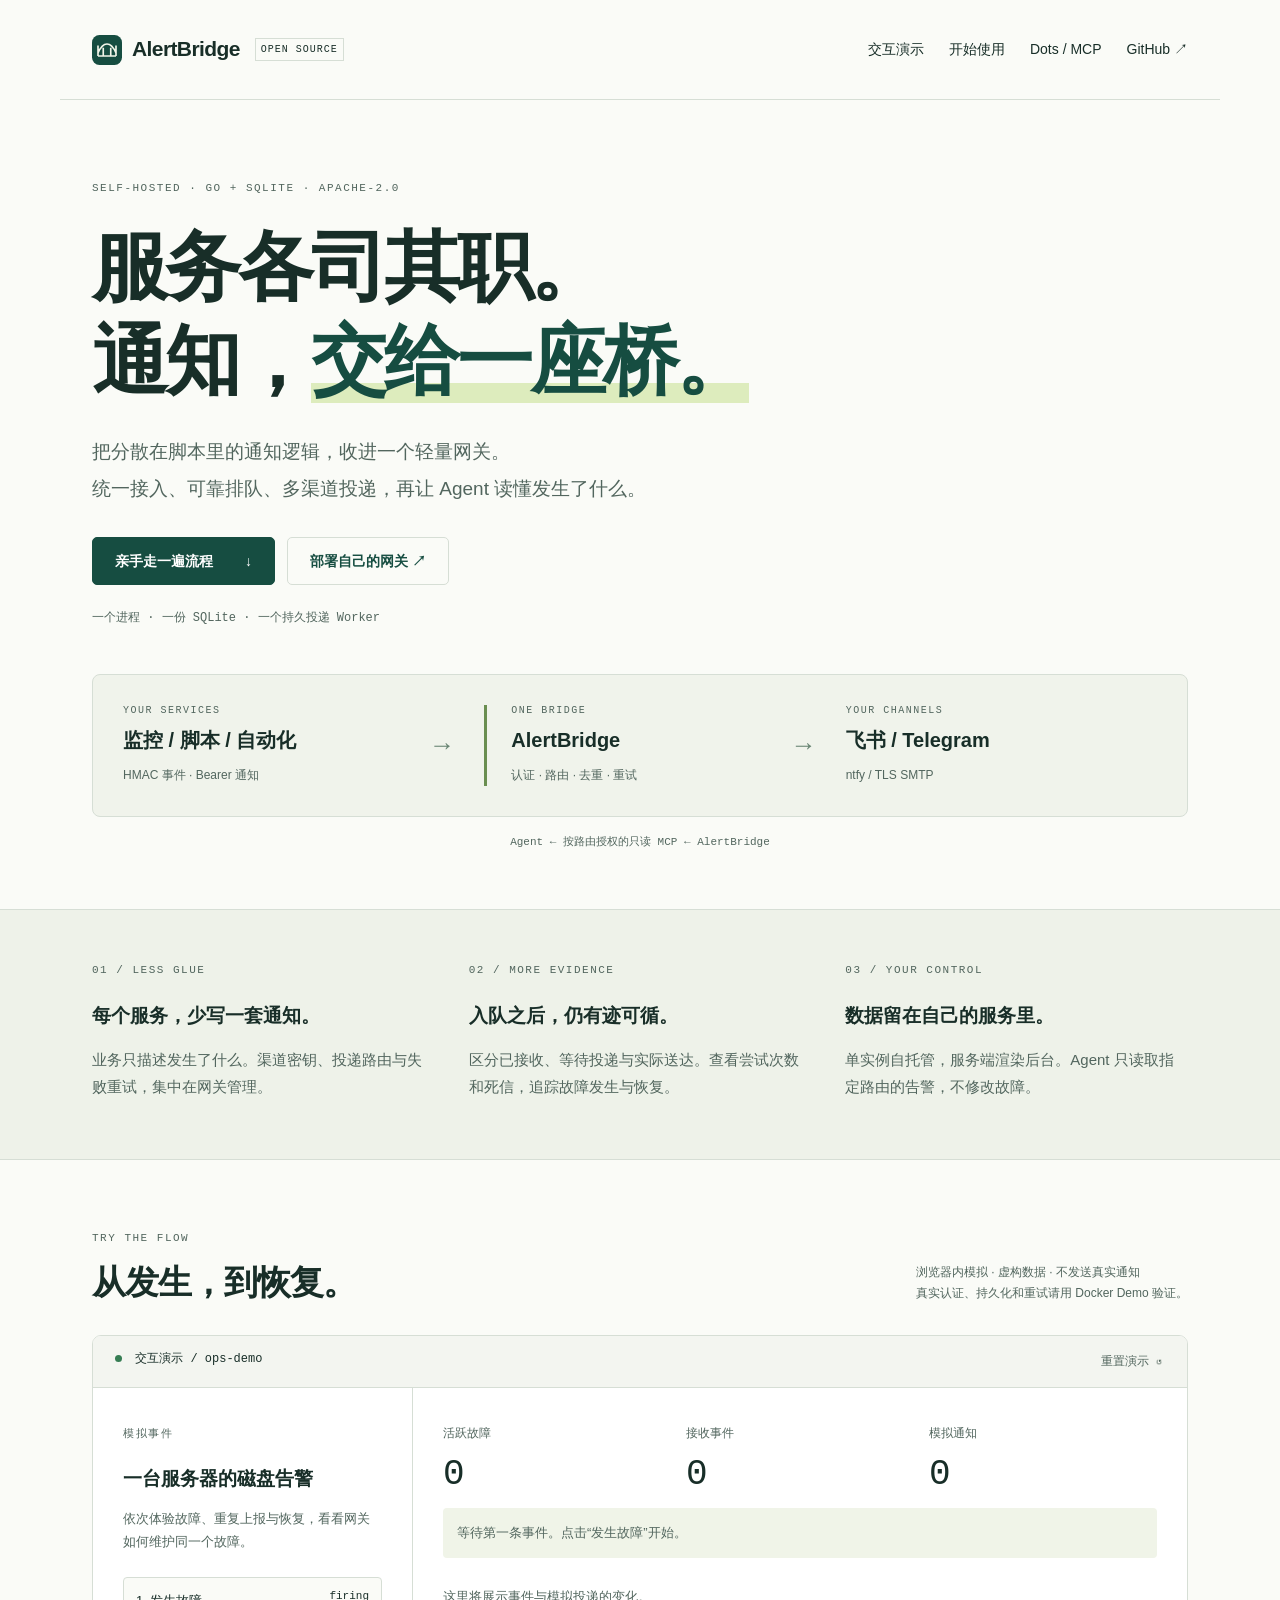
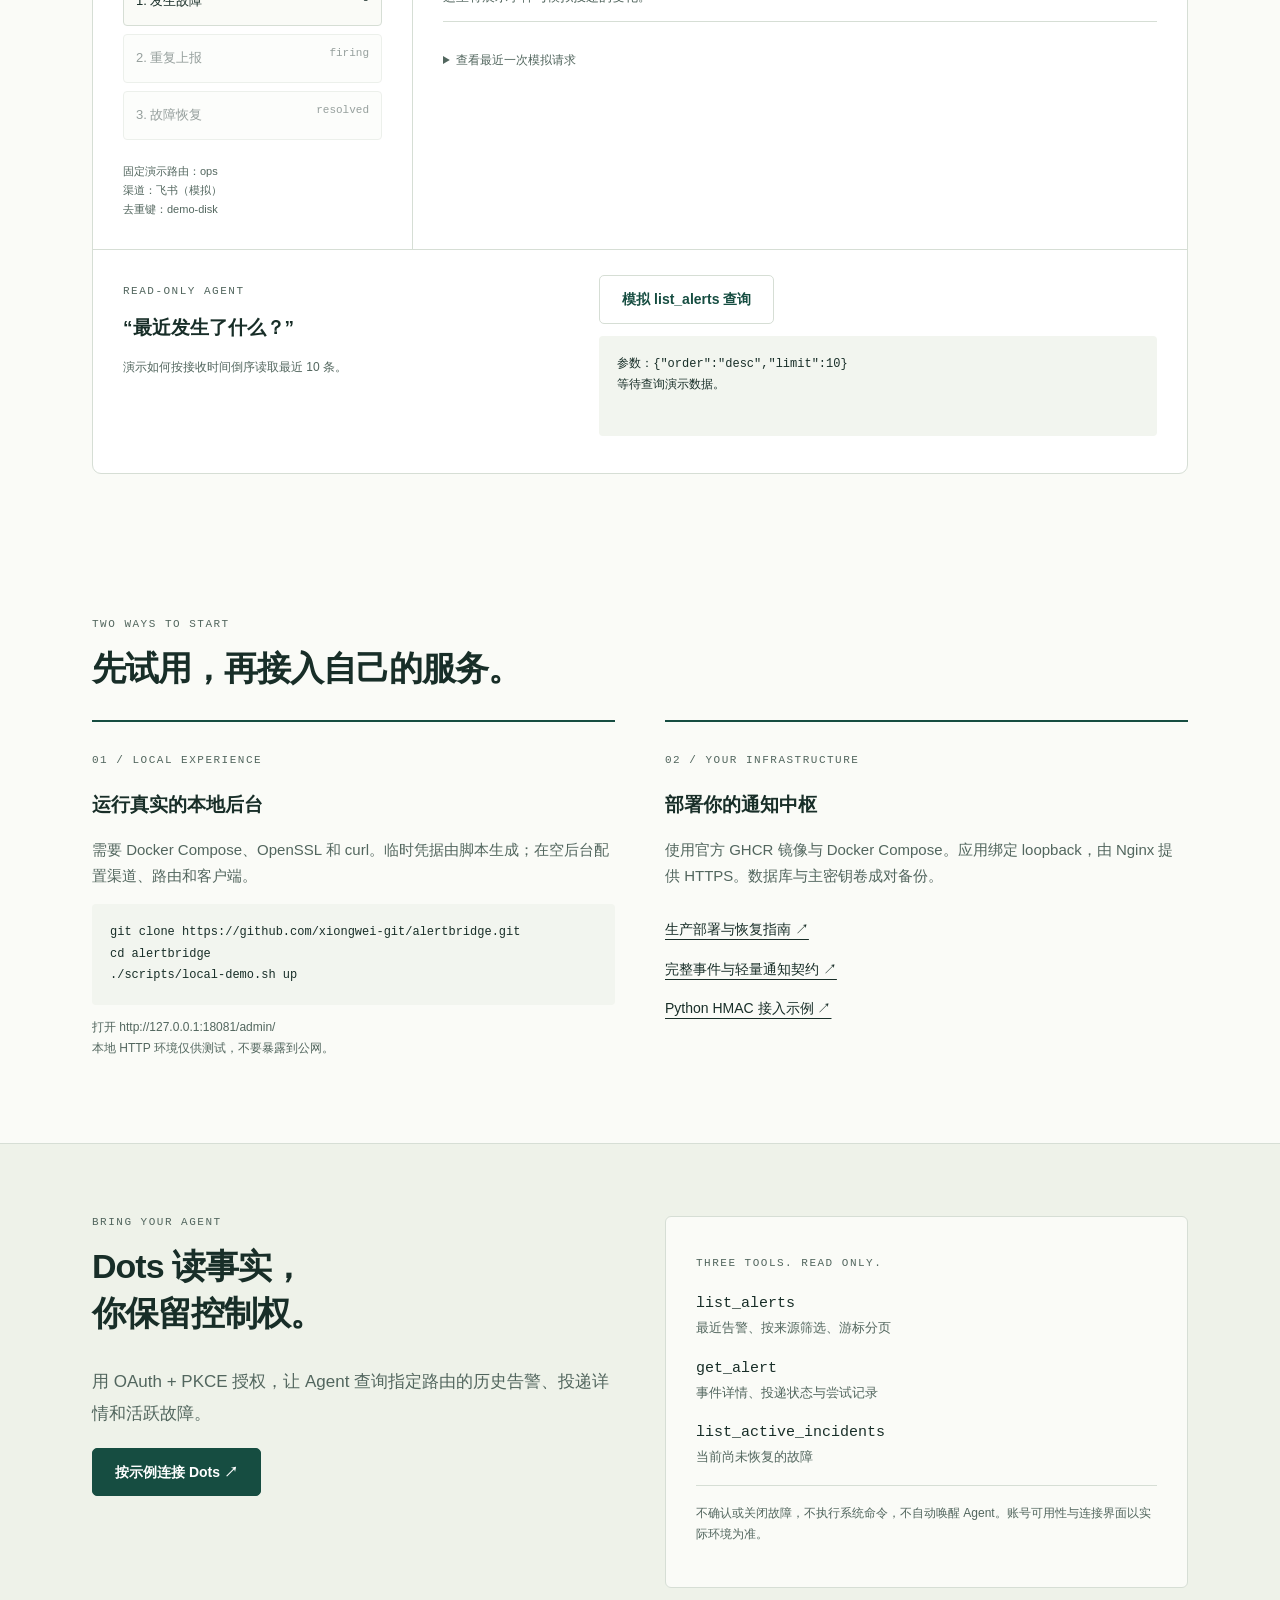
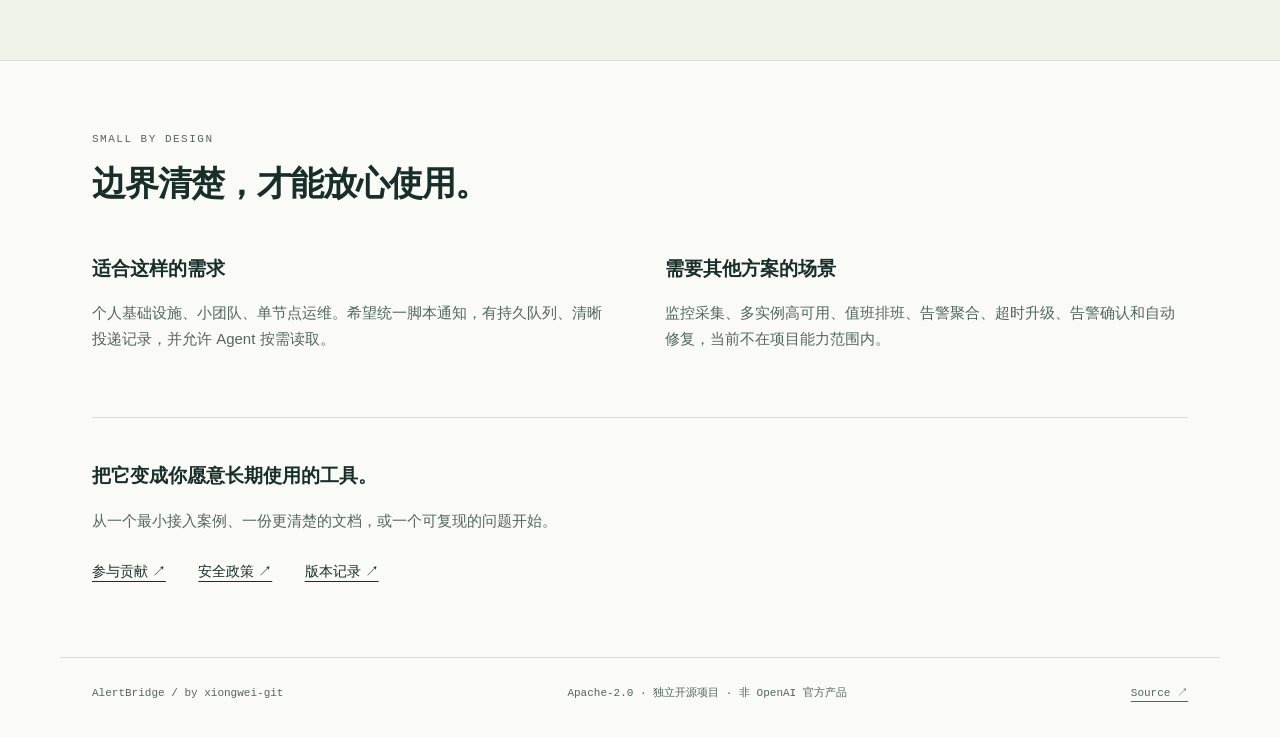
==== site/index.html @ 69379edc "docs: build open source showcase and isolated interactive demo" ====
<!doctype html>
<html lang="zh-CN">
<head>
<meta charset="utf-8">
<meta name="viewport" content="width=device-width,initial-scale=1">
<meta name="description" content="AlertBridge：轻量自托管通知网关，让服务统一发出消息，让 Agent 安全读取告警。">
<title>AlertBridge — 把通知接起来</title>
<link rel="icon" href="mark.svg" type="image/svg+xml">
<link rel="stylesheet" href="style.css">
<script src="demo.js" defer>
</script>
</head>
<body>
<a class="skip" href="#main">跳到正文</a>
<header class="wrap nav">
<a class="brand" href="./">
<img src="mark.svg" alt="" width="30" height="30">AlertBridge<span class="tag">OPEN SOURCE</span>
</a>
<nav aria-label="主导航">
<a href="#demo">交互演示</a>
<a href="#start">开始使用</a>
<a href="#agents">Dots / MCP</a>
<a href="https://github.com/xiongwei-git/alertbridge">GitHub ↗</a>
</nav>
</header>
<main id="main">
<section class="wrap hero">
<div class="eyebrow">SELF-HOSTED · GO + SQLITE · APACHE-2.0</div>
<h1>服务各司其职。<br>通知，<em>交给一座桥。</em>
</h1>
<p class="intro">把分散在脚本里的通知逻辑，收进一个轻量网关。<br>统一接入、可靠排队、多渠道投递，再让 Agent 读懂发生了什么。</p>
<div class="actions">
<a class="button" href="#demo">亲手走一遍流程 <span>↓</span>
</a>
<a class="button secondary" href="#start">部署自己的网关 ↗</a>
</div>
<div class="hero-note">一个进程 · 一份 SQLite · 一个持久投递 Worker</div>
<div class="bridge" aria-label="业务服务通过 AlertBridge 发送到通知渠道，Agent 只读查询">
<div>
<small>YOUR SERVICES</small>
<strong>监控 / 脚本 / 自动化</strong>
<span>HMAC 事件 · Bearer 通知</span>
</div>
<span class="arrow" aria-hidden="true">→</span>
<div class="bridge-core">
<small>ONE BRIDGE</small>
<strong>AlertBridge</strong>
<span>认证 · 路由 · 去重 · 重试</span>
</div>
<span class="arrow" aria-hidden="true">→</span>
<div>
<small>YOUR CHANNELS</small>
<strong>飞书 / Telegram</strong>
<span>ntfy / TLS SMTP</span>
</div>
</div>
<div class="agent-line">Agent ← 按路由授权的只读 MCP ← AlertBridge</div>
</section>
<section class="band">
<div class="wrap reasons">
<article>
<span class="number">01 / LESS GLUE</span>
<h2>每个服务，少写一套通知。</h2>
<p>业务只描述发生了什么。渠道密钥、投递路由与失败重试，集中在网关管理。</p>
</article>
<article>
<span class="number">02 / MORE EVIDENCE</span>
<h2>入队之后，仍有迹可循。</h2>
<p>区分已接收、等待投递与实际送达。查看尝试次数和死信，追踪故障发生与恢复。</p>
</article>
<article>
<span class="number">03 / YOUR CONTROL</span>
<h2>数据留在自己的服务里。</h2>
<p>单实例自托管，服务端渲染后台。Agent 只读取指定路由的告警，不修改故障。</p>
</article>
</div>
</section>
<section class="wrap section" id="demo">
<div class="section-heading">
<div>
<div class="eyebrow">TRY THE FLOW</div>
<h2>从发生，到恢复。</h2>
</div>
<p>浏览器内模拟 · 虚构数据 · 不发送真实通知<br>真实认证、持久化和重试请用 Docker Demo 验证。</p>
</div>
<div class="console">
<div class="console-bar">
<span>
<i class="dot">
</i> 交互演示 / ops-demo</span>
<button class="text-button" id="reset" type="button">重置演示 ↺</button>
</div>
<div class="demo-body">
<div class="demo-controls">
<span class="number">模拟事件</span>
<h3>一台服务器的磁盘告警</h3>
<p>依次体验故障、重复上报与恢复，看看网关如何维护同一个故障。</p>
<button id="fire" type="button">1. 发生故障 <code>firing</code>
</button>
<button id="repeat" type="button" disabled>2. 重复上报 <code>firing</code>
</button>
<button id="resolve" type="button" disabled>3. 故障恢复 <code>resolved</code>
</button>
<div class="demo-footnote">固定演示路由：ops<br>渠道：飞书（模拟）<br>去重键：demo-disk</div>
</div>
<div class="demo-output">
<div class="metrics">
<div>
<span>活跃故障</span>
<strong id="active">0</strong>
</div>
<div>
<span>接收事件</span>
<strong id="received">0</strong>
</div>
<div>
<span>模拟通知</span>
<strong id="delivered">0</strong>
</div>
</div>
<p class="state" id="state" role="status" aria-live="polite">等待第一条事件。点击“发生故障”开始。</p>
<ol id="timeline" class="timeline">
<li class="empty">这里将展示事件与模拟投递的变化。</li>
</ol>
<details>
<summary>查看最近一次模拟请求</summary>
<pre id="payload">尚无请求；本页面不会调用 API。</pre>
</details>
</div>
</div>
<div class="agent-demo">
<div>
<span class="number">READ-ONLY AGENT</span>
<h3>“最近发生了什么？”</h3>
<p>演示如何按接收时间倒序读取最近 10 条。</p>
</div>
<div>
<button id="query" class="button secondary" type="button">模拟 list_alerts 查询</button>
<pre id="agent-result" aria-live="polite">参数：{"order":"desc","limit":10}
等待查询演示数据。</pre>
</div>
</div>
</div>
<noscript>
<p>交互演示需要 JavaScript。也可阅读下方能力说明或运行本地 Docker Demo。</p>
</noscript>
</section>
<section class="wrap section" id="start">
<div class="eyebrow">TWO WAYS TO START</div>
<h2>先试用，再接入自己的服务。</h2>
<div class="split">
<article class="guide">
<span class="number">01 / LOCAL EXPERIENCE</span>
<h3>运行真实的本地后台</h3>
<p>需要 Docker Compose、OpenSSL 和 curl。临时凭据由脚本生成；在空后台配置渠道、路由和客户端。</p>
<pre>git clone https://github.com/xiongwei-git/alertbridge.git
cd alertbridge
./scripts/local-demo.sh up</pre>
<p class="muted">打开 http://127.0.0.1:18081/admin/<br>本地 HTTP 环境仅供测试，不要暴露到公网。</p>
</article>
<article class="guide">
<span class="number">02 / YOUR INFRASTRUCTURE</span>
<h3>部署你的通知中枢</h3>
<p>使用官方 GHCR 镜像与 Docker Compose。应用绑定 loopback，由 Nginx 提供 HTTPS。数据库与主密钥卷成对备份。</p>
<div class="link-list">
<a href="https://github.com/xiongwei-git/alertbridge/blob/main/docs/deployment.md">生产部署与恢复指南 ↗</a>
<a href="https://github.com/xiongwei-git/alertbridge/blob/main/docs/api.md">完整事件与轻量通知契约 ↗</a>
<a href="https://github.com/xiongwei-git/alertbridge/tree/main/examples/python">Python HMAC 接入示例 ↗</a>
</div>
</article>
</div>
</section>
<section class="band" id="agents">
<div class="wrap section split">
<div>
<div class="eyebrow">BRING YOUR AGENT</div>
<h2>Dots 读事实，<br>你保留控制权。</h2>
<p class="intro small">用 OAuth + PKCE 授权，让 Agent 查询指定路由的历史告警、投递详情和活跃故障。</p>
<a class="button" href="https://github.com/xiongwei-git/alertbridge/blob/main/docs/dots-example.md">按示例连接 Dots ↗</a>
</div>
<div class="agent-card">
<span class="number">THREE TOOLS. READ ONLY.</span>
<dl>
<dt>list_alerts</dt>
<dd>最近告警、按来源筛选、游标分页</dd>
<dt>get_alert</dt>
<dd>事件详情、投递状态与尝试记录</dd>
<dt>list_active_incidents</dt>
<dd>当前尚未恢复的故障</dd>
</dl>
<p>不确认或关闭故障，不执行系统命令，不自动唤醒 Agent。账号可用性与连接界面以实际环境为准。</p>
</div>
</div>
</section>
<section class="wrap section">
<div class="eyebrow">SMALL BY DESIGN</div>
<h2>边界清楚，才能放心使用。</h2>
<div class="split">
<div>
<h3>适合这样的需求</h3>
<p>个人基础设施、小团队、单节点运维。希望统一脚本通知，有持久队列、清晰投递记录，并允许 Agent 按需读取。</p>
</div>
<div>
<h3>需要其他方案的场景</h3>
<p>监控采集、多实例高可用、值班排班、告警聚合、超时升级、告警确认和自动修复，当前不在项目能力范围内。</p>
</div>
</div>
<div class="closing">
<h3>把它变成你愿意长期使用的工具。</h3>
<p>从一个最小接入案例、一份更清楚的文档，或一个可复现的问题开始。</p>
<a href="https://github.com/xiongwei-git/alertbridge/blob/main/CONTRIBUTING.md">参与贡献 ↗</a>
<a href="https://github.com/xiongwei-git/alertbridge/blob/main/SECURITY.md">安全政策 ↗</a>
<a href="https://github.com/xiongwei-git/alertbridge/blob/main/CHANGELOG.md">版本记录 ↗</a>
</div>
</section>
</main>
<footer class="wrap footer">
<span>AlertBridge / by xiongwei-git</span>
<span>Apache-2.0 · 独立开源项目 · 非 OpenAI 官方产品</span>
<a href="https://github.com/xiongwei-git/alertbridge">Source ↗</a>
</footer>
</body>
</html>
---- site/style.css ----
:root {
--bg:#fafbf7;
--ink:#182e28;
--muted:#52665e;
--green:#164d41;
--line:#d6ded5;
--accent:#ddecbd;
--mono:ui-monospace,SFMono-Regular,Consolas,monospace
}
* {
box-sizing:border-box
}
html {
scroll-behavior:smooth;
scroll-padding-top:24px
}
body {
margin:0;
background:var(--bg);
color:var(--ink);
font-family:-apple-system,BlinkMacSystemFont,"Segoe UI","PingFang SC","Microsoft YaHei",sans-serif;
line-height:1.75
}
a {
color:inherit;
text-underline-offset:5px
}
button,a {
touch-action:manipulation
}
button {
cursor:pointer;
font:inherit
}
a:focus-visible,button:focus-visible,summary:focus-visible {
outline:3px solid #347bce;
outline-offset:5px
}
button:disabled {
cursor:not-allowed;
opacity:.45
}
.wrap {
max-width:1160px;
margin:auto;
padding-inline:32px
}
.nav {
display:flex;
justify-content:space-between;
align-items:center;
min-height:100px;
border-bottom:1px solid var(--line);
gap:24px
}
.brand {
display:flex;
gap:10px;
align-items:center;
font-size:21px;
font-weight:750;
text-decoration:none;
letter-spacing:-.6px
}
.tag {
font:10px var(--mono);
border:1px solid var(--line);
padding:5px;
letter-spacing:1px;
margin-left:5px
}
nav {
display:flex;
gap:25px;
font-size:14px
}
nav a {
text-decoration:none
}
nav a:hover {
text-decoration:underline
}
.hero {
padding-block:82px 60px
}
.eyebrow,.number {
font:11px var(--mono);
letter-spacing:1.5px;
color:var(--muted)
}
h1 {
font-size:clamp(42px,6.1vw,76px);
line-height:1.24;
letter-spacing:-3px;
font-weight:650;
margin:26px 0
}
em {
font-style:normal;
color:var(--green);
background:linear-gradient(transparent 77%,var(--accent) 77%)
}
.intro {
font-size:19px;
color:var(--muted);
max-width:680px;
line-height:1.9
}
.actions {
display:flex;
gap:12px;
flex-wrap:wrap;
margin-top:30px
}
.button {
display:inline-flex;
align-items:center;
justify-content:center;
gap:32px;
min-height:48px;
padding:11px 22px;
background:var(--green);
color:white;
text-decoration:none;
border:1px solid var(--green);
border-radius:5px;
font-size:14px;
font-weight:600
}
.button:hover {
filter:brightness(1.12)
}
.secondary {
background:transparent;
color:var(--green);
border-color:var(--line)
}
.hero-note {
font:12px var(--mono);
color:var(--muted);
margin:24px 0 48px
}
.bridge {
display:grid;
grid-template-columns:1fr 50px 1fr 50px 1fr;
align-items:center;
padding:30px;
background:#f0f3eb;
border:1px solid var(--line);
border-radius:8px
}
.bridge div {
display:flex;
flex-direction:column;
gap:7px
}
.bridge small {
font:10px var(--mono);
letter-spacing:1.5px;
color:var(--muted)
}
.bridge strong {
font-size:20px
}
.bridge span:not(.arrow) {
font-size:12px;
color:var(--muted)
}
.bridge-core {
padding-left:24px;
border-left:3px solid #6a8e50
}
.arrow {
font:26px var(--mono);
color:#698573
}
.agent-line {
text-align:center;
color:var(--muted);
font:11px var(--mono);
margin-top:17px
}
.band {
background:#eef2e9;
border-block:1px solid var(--line)
}
.reasons {
display:grid;
grid-template-columns:repeat(3,1fr);
gap:34px;
padding-block:44px
}
.reasons h2 {
font-size:19px;
margin:17px 0 10px
}
.reasons p,p {
color:var(--muted);
font-size:15px
}
.section {
padding-block:72px
}
.section h2 {
font-size:34px;
line-height:1.4;
letter-spacing:-1px;
margin:15px 0 28px
}
.section-heading {
display:flex;
justify-content:space-between;
gap:30px;
align-items:center
}
.section-heading p {
font-size:12px
}
.console {
border:1px solid var(--line);
border-radius:9px;
overflow:hidden;
background:#fff
}
.console-bar {
background:#f3f5f0;
padding:14px 22px;
border-bottom:1px solid var(--line);
display:flex;
justify-content:space-between;
gap:15px;
font:12px var(--mono)
}
.dot {
display:inline-block;
width:7px;
height:7px;
background:#367d53;
border-radius:50%;
margin-right:6px
}
.text-button {
border:0;
background:none;
color:var(--muted);
font:12px var(--mono);
padding:3px
}
.demo-body {
display:grid;
grid-template-columns:320px 1fr
}
.demo-controls {
padding:30px;
border-right:1px solid var(--line)
}
h3 {
font-size:19px;
margin:16px 0 12px
}
.demo-controls p {
font-size:13px;
margin-bottom:24px
}
.demo-controls button {
width:100%;
display:flex;
justify-content:space-between;
text-align:left;
padding:12px;
margin:8px 0;
border:1px solid var(--line);
border-radius:4px;
background:var(--bg);
font-size:13px;
color:var(--ink)
}
.demo-controls button:enabled:hover {
background:var(--accent)
}
code {
font:11px var(--mono)
}
.demo-footnote {
font-size:11px;
color:var(--muted);
margin-top:22px
}
.demo-output {
padding:30px;
min-width:0
}
.metrics {
display:grid;
grid-template-columns:repeat(3,1fr);
gap:15px
}
.metrics span {
font-size:12px;
color:var(--muted)
}
.metrics strong {
display:block;
font:36px var(--mono);
margin-top:8px
}
.state {
padding:14px;
background:#f0f4e8;
font-size:13px;
border-radius:4px
}
.timeline {
padding:0;
list-style:none;
max-height:260px;
overflow:auto
}
.timeline li {
font-size:13px;
padding:12px 0;
border-bottom:1px solid var(--line)
}
.timeline time {
font:10px var(--mono);
color:var(--muted);
margin-right:12px
}
.timeline .empty {
color:var(--muted)
}
summary {
cursor:pointer;
color:var(--muted);
font-size:12px;
padding:12px 0
}
pre {
white-space:pre-wrap;
overflow-wrap:anywhere;
font:12px/1.8 var(--mono);
background:#f2f5ef;
padding:18px;
border-radius:4px;
max-width:100%
}
.agent-demo {
display:grid;
grid-template-columns:1fr 1.25fr;
gap:30px;
border-top:1px solid var(--line);
padding:25px 30px
}
.agent-demo h3 {
margin-top:8px
}
.agent-demo p {
font-size:12px
}
.agent-demo pre {
min-height:100px;
max-height:260px;
overflow:auto
}
.split {
display:grid;
grid-template-columns:1fr 1fr;
gap:50px
}
.guide {
border-top:2px solid var(--green);
padding-top:22px;
min-width:0
}
.guide .muted {
font-size:12px
}
.link-list {
display:flex;
flex-direction:column;
gap:15px;
margin-top:28px;
font-size:14px
}
.small {
font-size:17px
}
.agent-card {
background:var(--bg);
padding:30px;
border:1px solid var(--line);
border-radius:6px
}
.agent-card dt {
font:15px var(--mono);
margin-top:20px
}
.agent-card dd {
margin:5px 0;
color:var(--muted);
font-size:13px
}
.agent-card p {
border-top:1px solid var(--line);
padding-top:17px;
font-size:12px
}
.closing {
border-top:1px solid var(--line);
margin-top:50px;
padding-top:25px
}
.closing a {
display:inline-block;
margin:10px 28px 0 0;
font-size:14px
}
.footer {
border-top:1px solid var(--line);
display:flex;
justify-content:space-between;
gap:24px;
padding-block:26px;
font:11px/1.8 var(--mono);
color:var(--muted)
}
.skip {
position:absolute;
top:-100px;
left:15px;
background:#fff;
z-index:2;
padding:10px
}
.skip:focus {
top:10px
}
@media(max-width:800px) {
.wrap {
padding-inline:22px
}
.nav {
flex-wrap:wrap;
gap:15px;
padding-block:20px
}
.tag {
display:none
}
nav {
gap:18px;
font-size:12px;
flex-wrap:wrap
}
.hero {
padding-top:48px
}
h1 {
letter-spacing:-2px
}
.intro {
font-size:16px
}
.bridge {
grid-template-columns:1fr;
padding:24px;
gap:12px
}
.bridge div {
gap:3px
}
.bridge-core {
padding:15px 0 15px 15px
}
.arrow {
transform:rotate(90deg);
width:25px
}
.agent-line {
font-size:10px;
line-height:1.8
}
.reasons,.split,.agent-demo {
grid-template-columns:1fr;
gap:28px
}
.reasons {
padding-block:32px
}
.section {
padding-block:48px
}
.section h2 {
font-size:28px
}
.section-heading {
display:block
}
.demo-body {
grid-template-columns:1fr
}
.demo-controls {
border-right:0;
border-bottom:1px solid var(--line);
padding:22px
}
.demo-output {
padding:22px
}
.metrics strong {
font-size:30px
}
.console-bar {
padding-inline:15px;
font-size:11px
}
.agent-demo {
padding:22px
}
.footer {
flex-direction:column;
gap:10px
}
.hero-note {
line-height:1.8
}

}
@media(prefers-reduced-motion:reduce) {
html {
scroll-behavior:auto
}

}
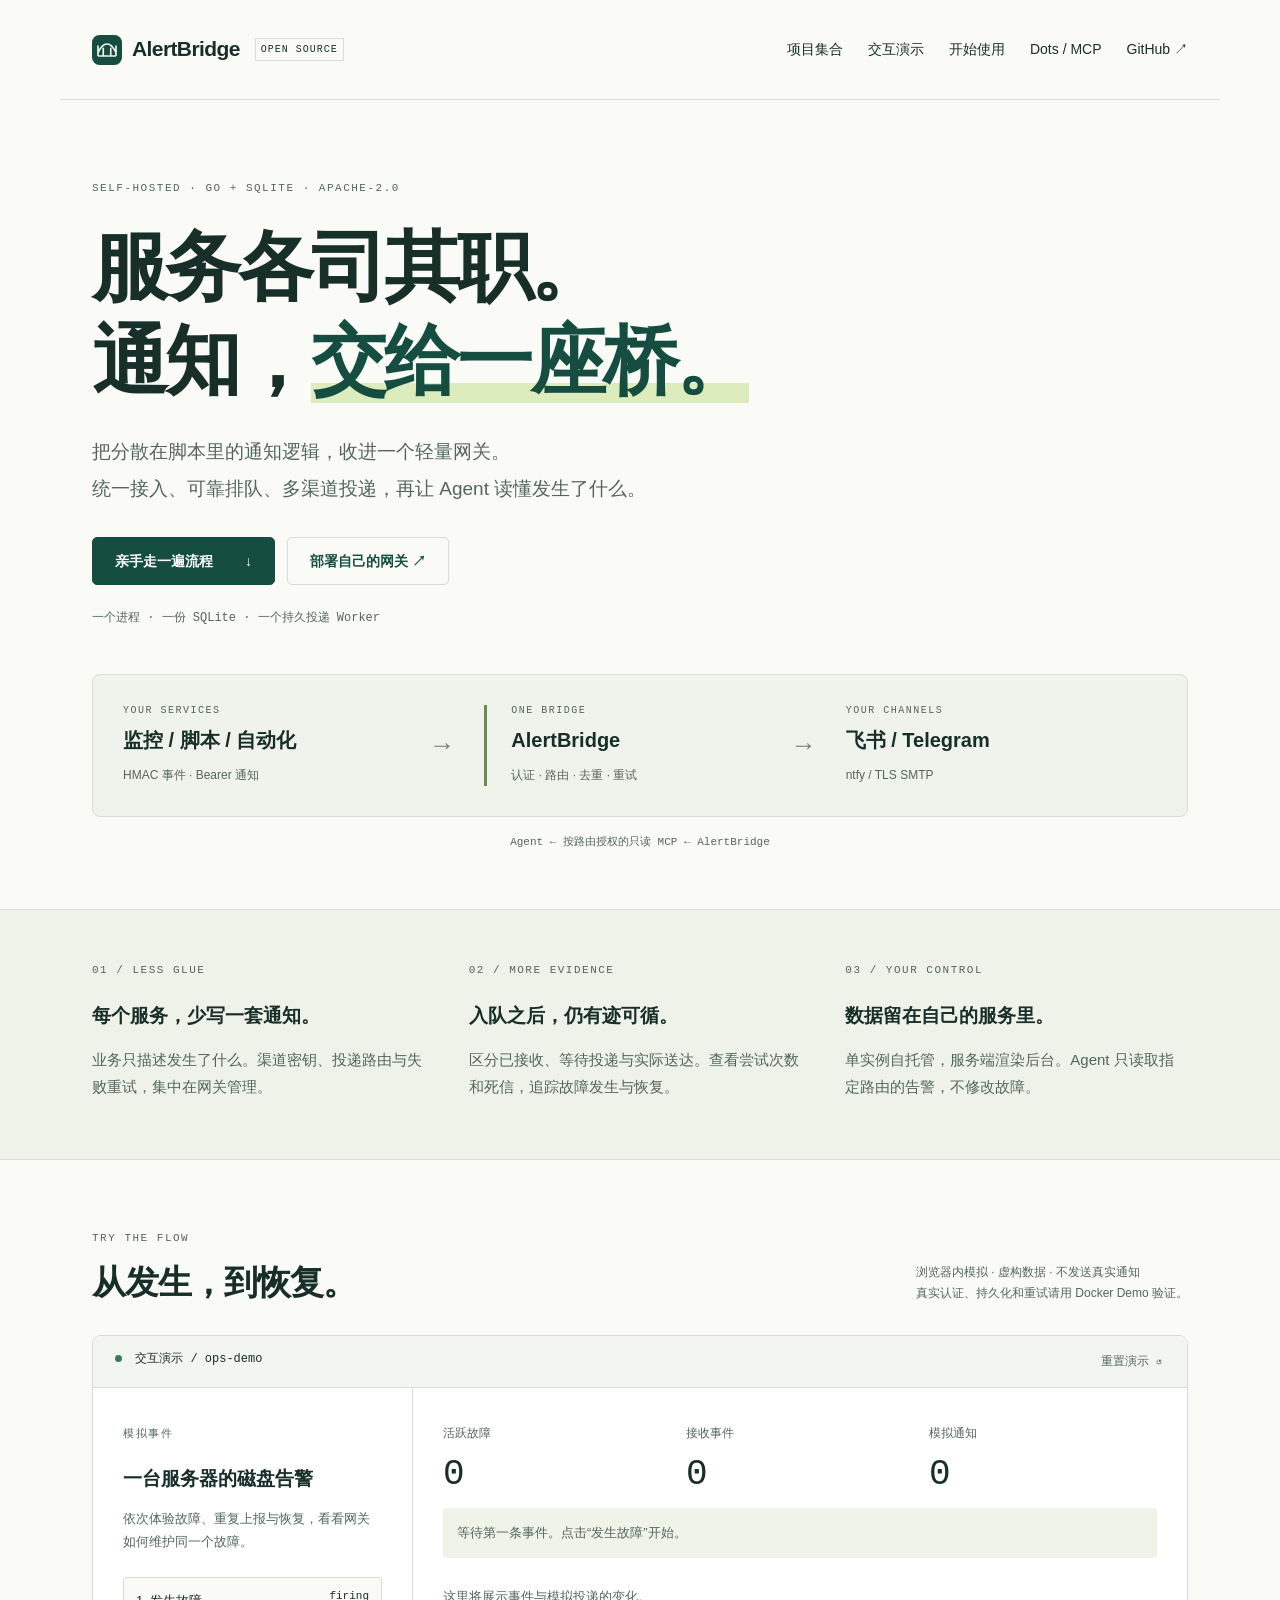
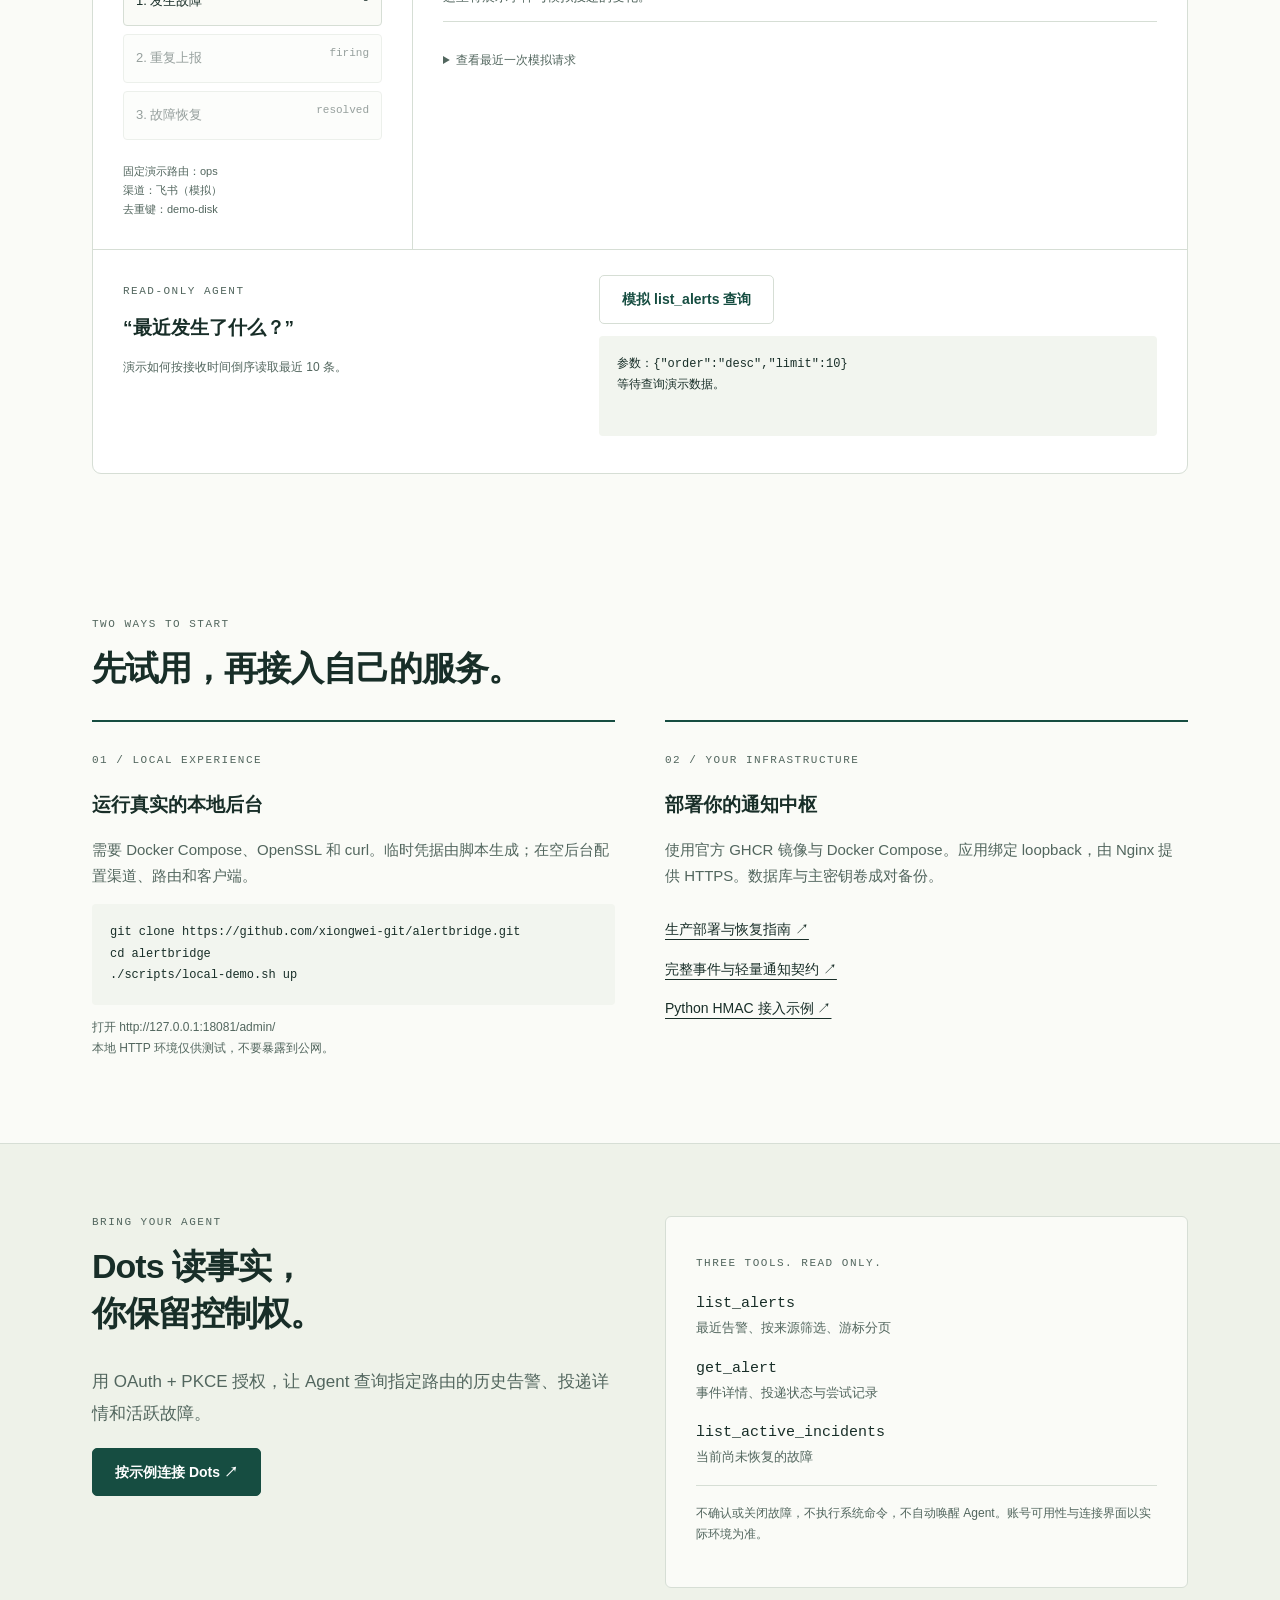
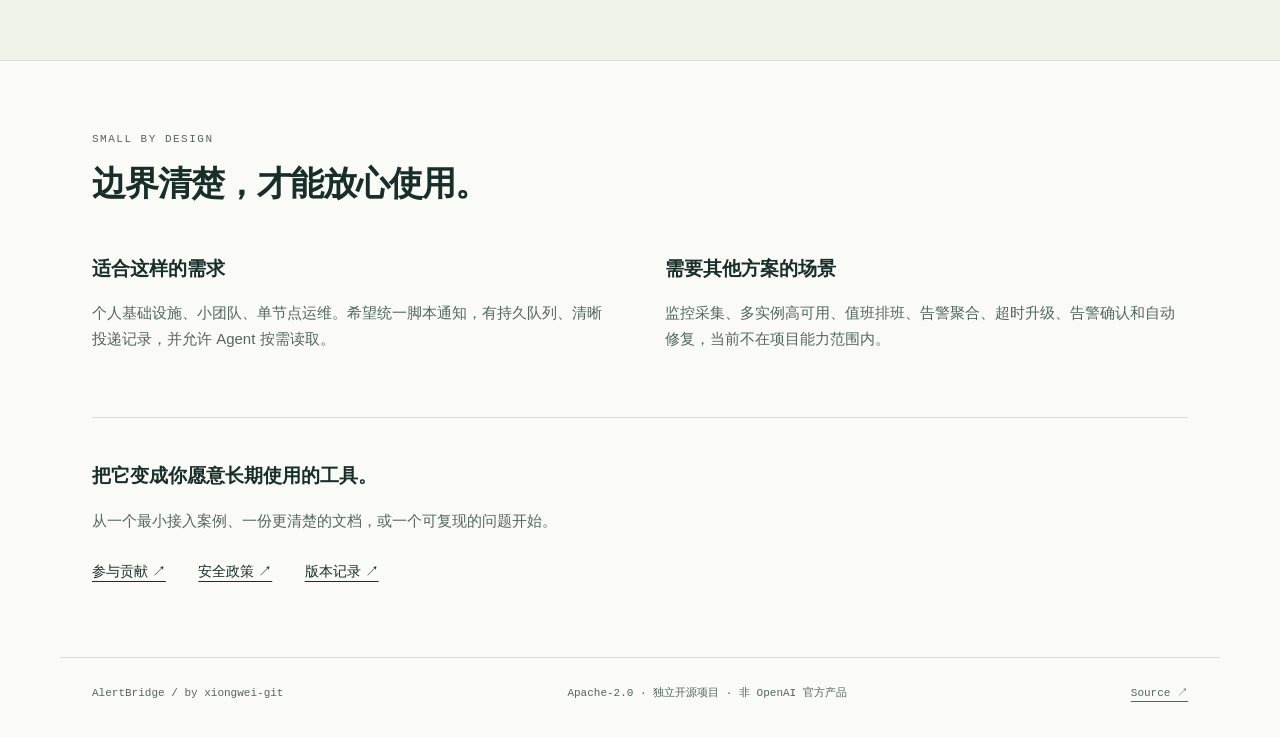
==== commit 574cc109: "docs: link project collection and emit static asset checksums" ====
--- a/site/index.html
+++ b/site/index.html
@@ -17,6 +17,7 @@
 <img src="mark.svg" alt="" width="30" height="30">AlertBridge<span class="tag">OPEN SOURCE</span>
 </a>
 <nav aria-label="主导航">
+<a href="../">项目集合</a>
 <a href="#demo">交互演示</a>
 <a href="#start">开始使用</a>
 <a href="#agents">Dots / MCP</a>
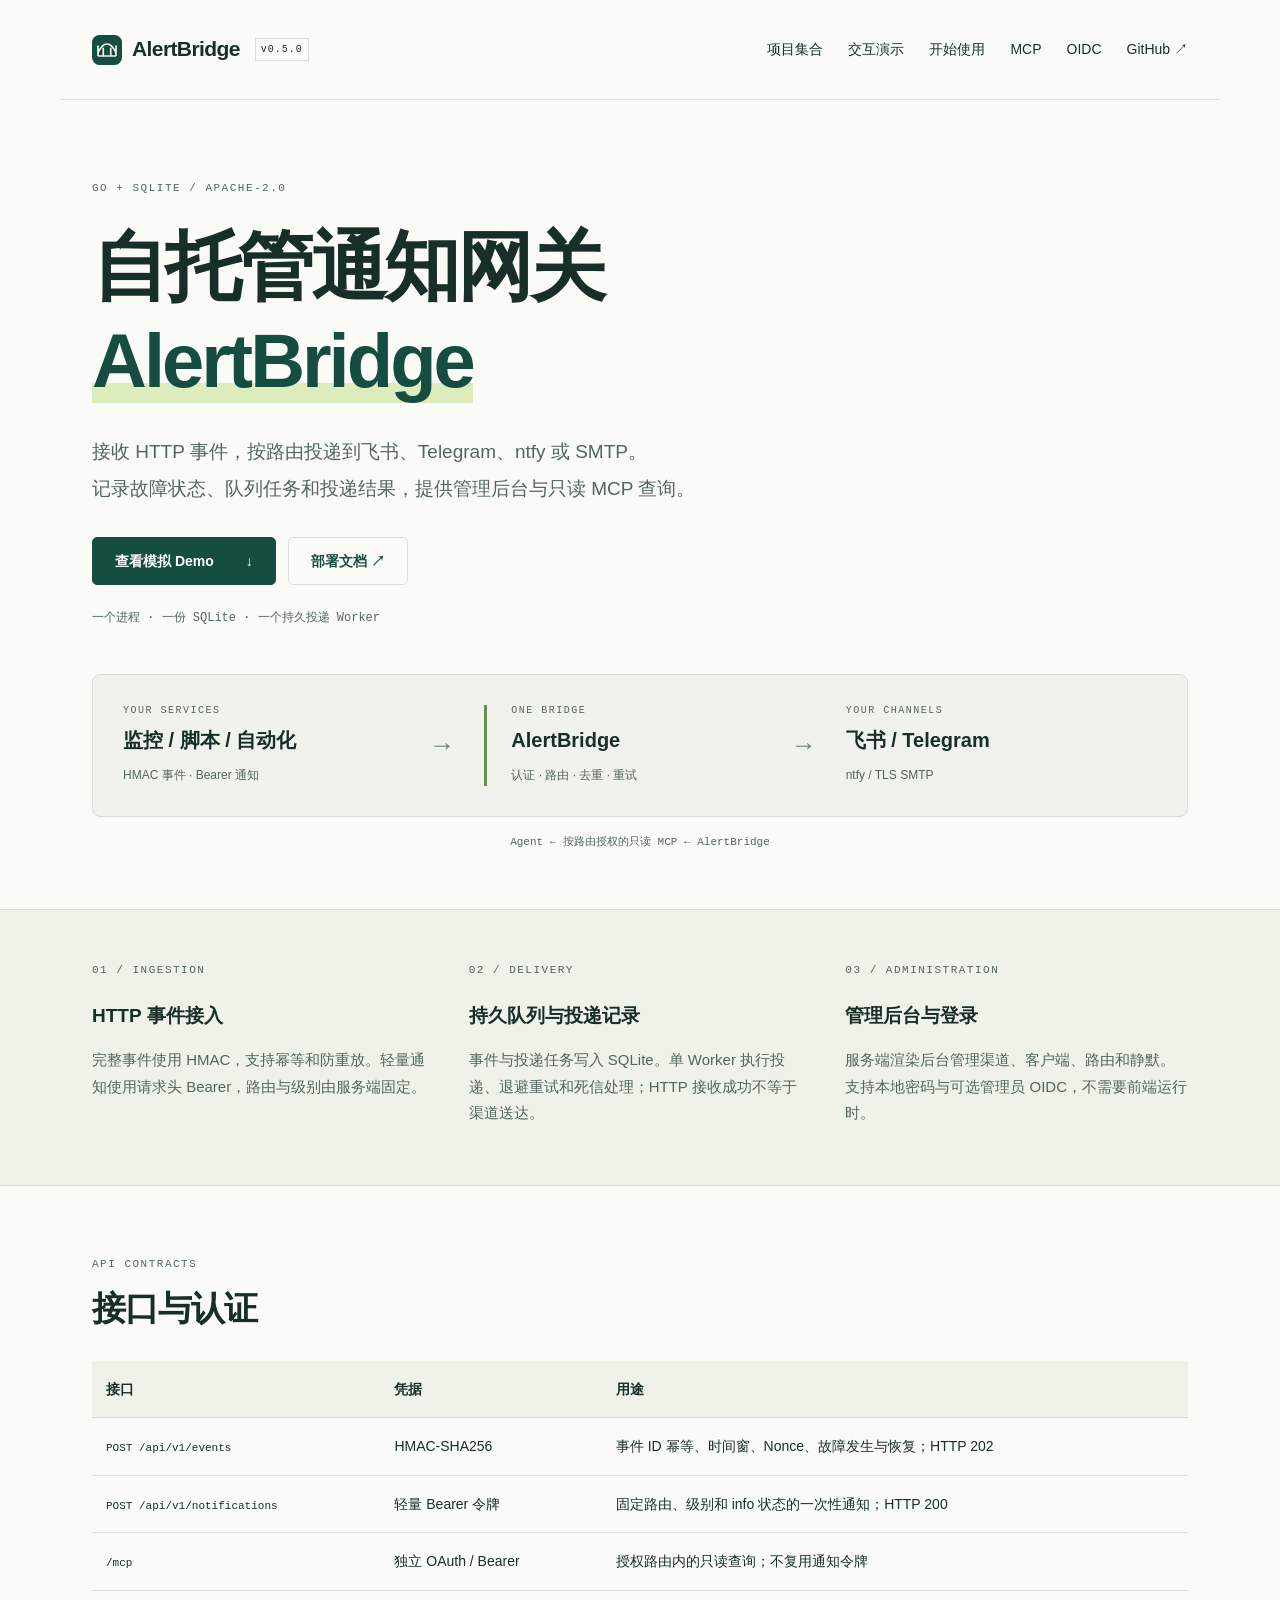
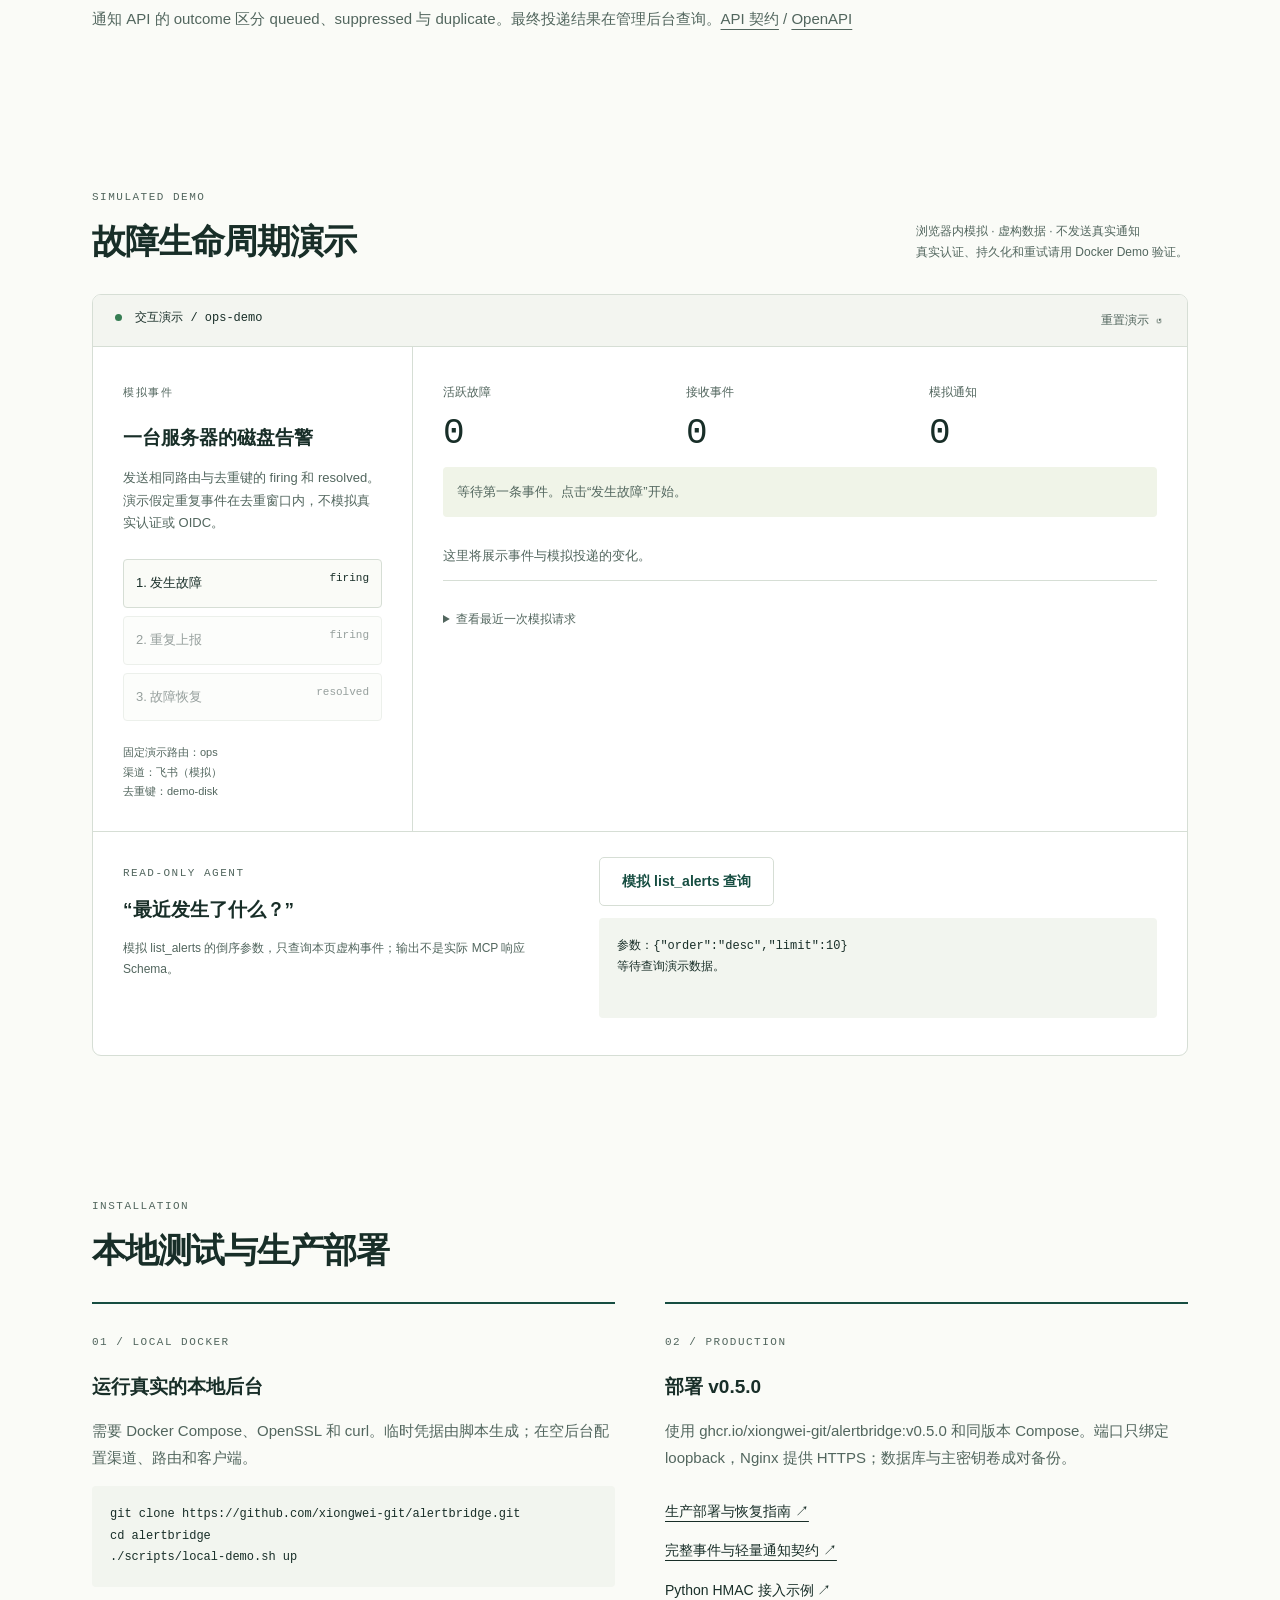
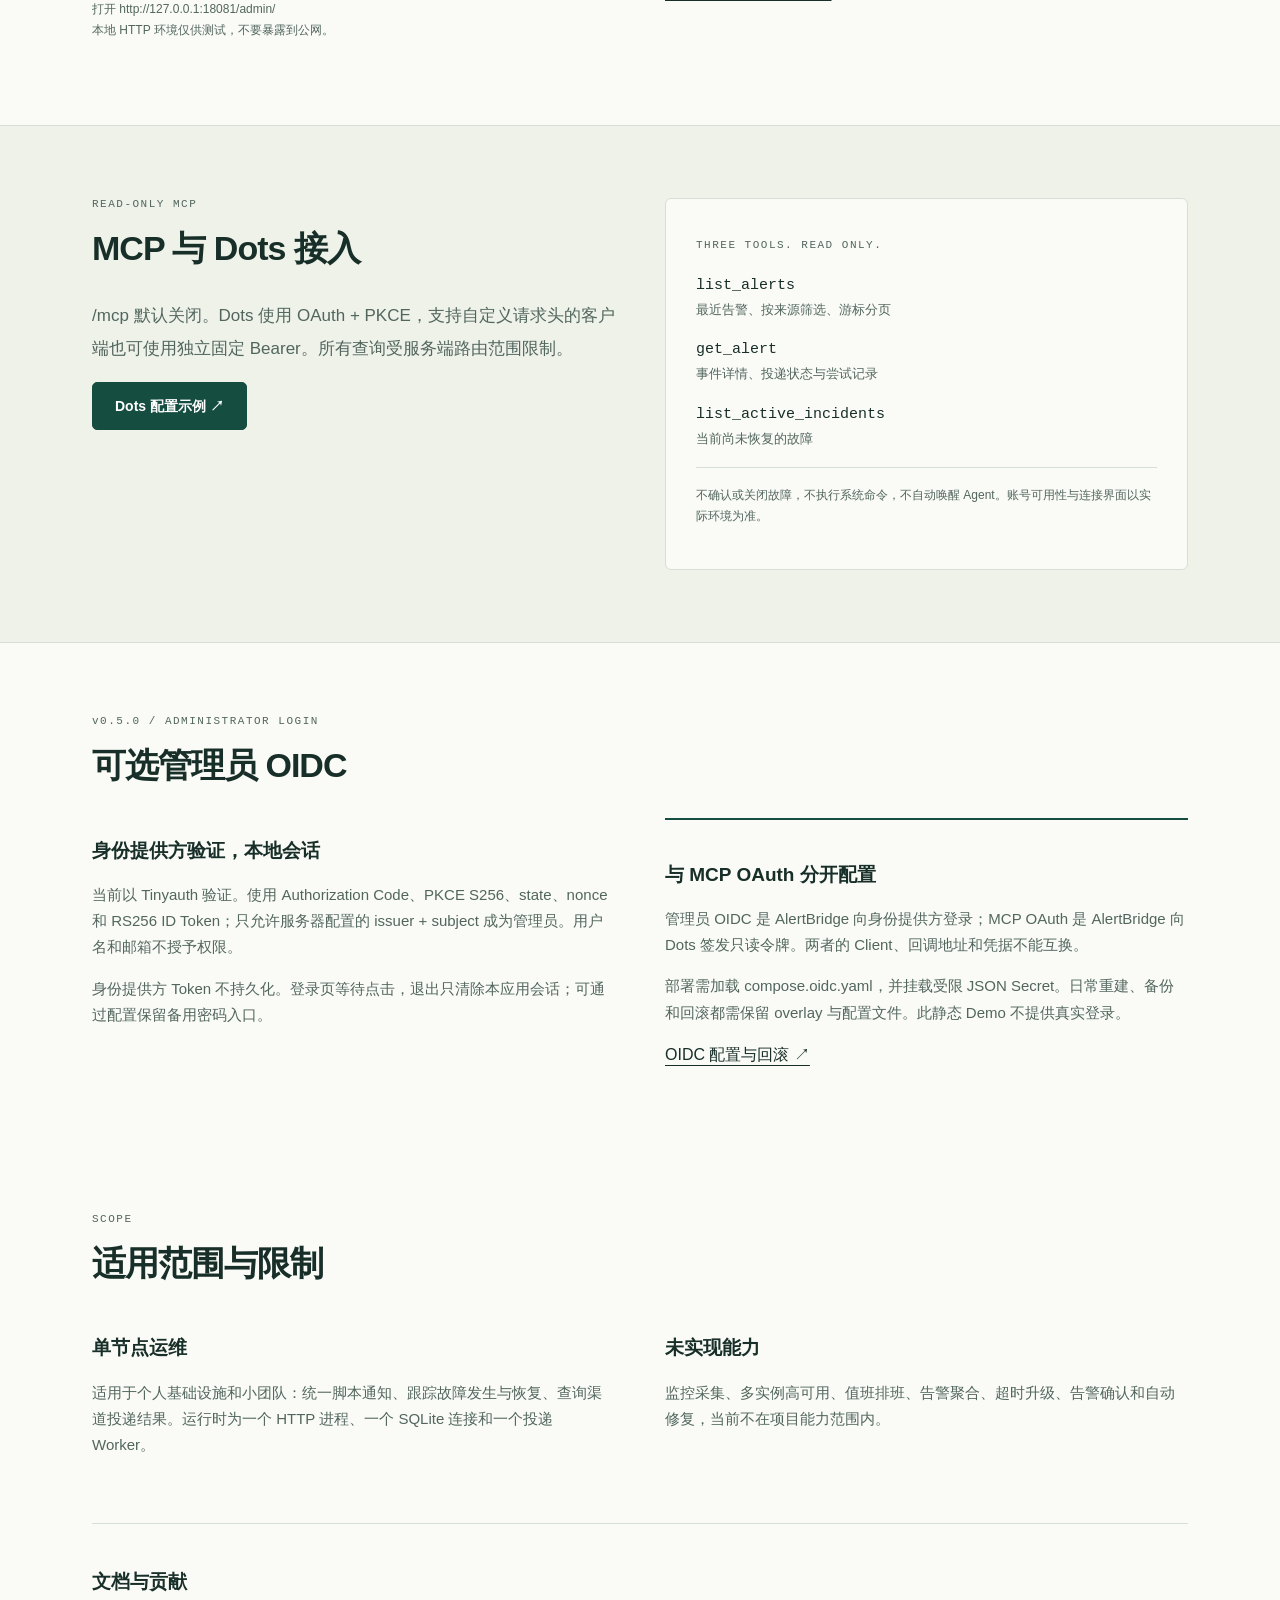
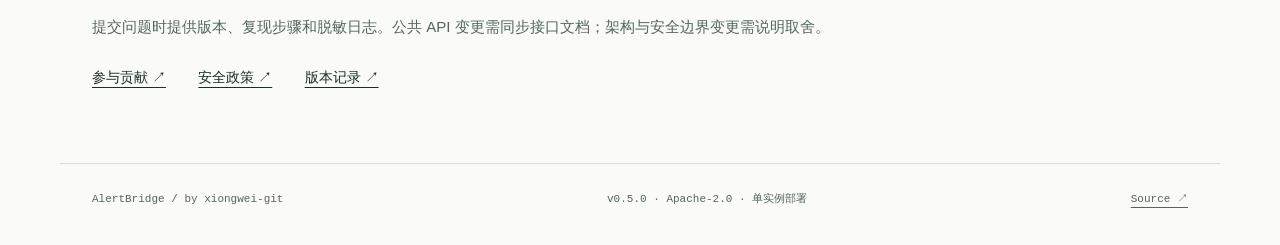
==== commit e98f9c00: "docs: align v0.5.0 documentation and consolidate the project website" ====
--- a/site/index.html
+++ b/site/index.html
@@ -3,37 +3,37 @@
 <head>
 <meta charset="utf-8">
 <meta name="viewport" content="width=device-width,initial-scale=1">
-<meta name="description" content="AlertBridge：轻量自托管通知网关，让服务统一发出消息，让 Agent 安全读取告警。">
-<title>AlertBridge — 把通知接起来</title>
+<meta name="description" content="AlertBridge v0.5.0：Go + SQLite 单实例通知网关，支持 HMAC 事件、持久投递、只读 MCP 与可选管理员 OIDC。">
+<title>AlertBridge — Go + SQLite 通知网关</title>
 <link rel="icon" href="mark.svg" type="image/svg+xml">
-<link rel="stylesheet" href="style.css">
-<script src="demo.js" defer>
+<link rel="stylesheet" href="style.css?v=0.5.0-docs.1">
+<script src="demo.js?v=0.5.0-docs.1" defer>
 </script>
 </head>
 <body>
 <a class="skip" href="#main">跳到正文</a>
 <header class="wrap nav">
 <a class="brand" href="./">
-<img src="mark.svg" alt="" width="30" height="30">AlertBridge<span class="tag">OPEN SOURCE</span>
+<img src="mark.svg" alt="" width="30" height="30">AlertBridge<span class="tag">v0.5.0</span>
 </a>
 <nav aria-label="主导航">
 <a href="../">项目集合</a>
 <a href="#demo">交互演示</a>
 <a href="#start">开始使用</a>
-<a href="#agents">Dots / MCP</a>
+<a href="#agents">MCP</a>
+<a href="#oidc">OIDC</a>
 <a href="https://github.com/xiongwei-git/alertbridge">GitHub ↗</a>
 </nav>
 </header>
 <main id="main">
 <section class="wrap hero">
-<div class="eyebrow">SELF-HOSTED · GO + SQLITE · APACHE-2.0</div>
-<h1>服务各司其职。<br>通知，<em>交给一座桥。</em>
-</h1>
-<p class="intro">把分散在脚本里的通知逻辑，收进一个轻量网关。<br>统一接入、可靠排队、多渠道投递，再让 Agent 读懂发生了什么。</p>
+<div class="eyebrow">GO + SQLITE / APACHE-2.0</div>
+<h1>自托管通知网关<br><em>AlertBridge</em></h1>
+<p class="intro">接收 HTTP 事件，按路由投递到飞书、Telegram、ntfy 或 SMTP。<br>记录故障状态、队列任务和投递结果，提供管理后台与只读 MCP 查询。</p>
 <div class="actions">
-<a class="button" href="#demo">亲手走一遍流程 <span>↓</span>
+<a class="button" href="#demo">查看模拟 Demo <span>↓</span>
 </a>
-<a class="button secondary" href="#start">部署自己的网关 ↗</a>
+<a class="button secondary" href="https://github.com/xiongwei-git/alertbridge/blob/main/docs/deployment.md">部署文档 ↗</a>
 </div>
 <div class="hero-note">一个进程 · 一份 SQLite · 一个持久投递 Worker</div>
 <div class="bridge" aria-label="业务服务通过 AlertBridge 发送到通知渠道，Agent 只读查询">
@@ -60,27 +60,39 @@
 <section class="band">
 <div class="wrap reasons">
 <article>
-<span class="number">01 / LESS GLUE</span>
-<h2>每个服务，少写一套通知。</h2>
-<p>业务只描述发生了什么。渠道密钥、投递路由与失败重试，集中在网关管理。</p>
+<span class="number">01 / INGESTION</span>
+<h2>HTTP 事件接入</h2>
+<p>完整事件使用 HMAC，支持幂等和防重放。轻量通知使用请求头 Bearer，路由与级别由服务端固定。</p>
 </article>
 <article>
-<span class="number">02 / MORE EVIDENCE</span>
-<h2>入队之后，仍有迹可循。</h2>
-<p>区分已接收、等待投递与实际送达。查看尝试次数和死信，追踪故障发生与恢复。</p>
+<span class="number">02 / DELIVERY</span>
+<h2>持久队列与投递记录</h2>
+<p>事件与投递任务写入 SQLite。单 Worker 执行投递、退避重试和死信处理；HTTP 接收成功不等于渠道送达。</p>
 </article>
 <article>
-<span class="number">03 / YOUR CONTROL</span>
-<h2>数据留在自己的服务里。</h2>
-<p>单实例自托管，服务端渲染后台。Agent 只读取指定路由的告警，不修改故障。</p>
-</article>
-</div>
+<span class="number">03 / ADMINISTRATION</span>
+<h2>管理后台与登录</h2>
+<p>服务端渲染后台管理渠道、客户端、路由和静默。支持本地密码与可选管理员 OIDC，不需要前端运行时。</p>
+</article>
+</div>
+</section>
+<section class="wrap section" id="interfaces">
+<div class="eyebrow">API CONTRACTS</div>
+<h2>接口与认证</h2>
+<div class="table-scroll"><table>
+<thead><tr><th>接口</th><th>凭据</th><th>用途</th></tr></thead>
+<tbody>
+<tr><td><code>POST /api/v1/events</code></td><td>HMAC-SHA256</td><td>事件 ID 幂等、时间窗、Nonce、故障发生与恢复；HTTP 202</td></tr>
+<tr><td><code>POST /api/v1/notifications</code></td><td>轻量 Bearer 令牌</td><td>固定路由、级别和 info 状态的一次性通知；HTTP 200</td></tr>
+<tr><td><code>/mcp</code></td><td>独立 OAuth / Bearer</td><td>授权路由内的只读查询；不复用通知令牌</td></tr>
+</tbody></table></div>
+<p>通知 API 的 outcome 区分 queued、suppressed 与 duplicate。最终投递结果在管理后台查询。<a href="https://github.com/xiongwei-git/alertbridge/blob/main/docs/api.md">API 契约</a> / <a href="https://github.com/xiongwei-git/alertbridge/blob/main/docs/openapi.yaml">OpenAPI</a></p>
 </section>
 <section class="wrap section" id="demo">
 <div class="section-heading">
 <div>
-<div class="eyebrow">TRY THE FLOW</div>
-<h2>从发生，到恢复。</h2>
+<div class="eyebrow">SIMULATED DEMO</div>
+<h2>故障生命周期演示</h2>
 </div>
 <p>浏览器内模拟 · 虚构数据 · 不发送真实通知<br>真实认证、持久化和重试请用 Docker Demo 验证。</p>
 </div>
@@ -95,7 +107,7 @@
 <div class="demo-controls">
 <span class="number">模拟事件</span>
 <h3>一台服务器的磁盘告警</h3>
-<p>依次体验故障、重复上报与恢复，看看网关如何维护同一个故障。</p>
+<p>发送相同路由与去重键的 firing 和 resolved。演示假定重复事件在去重窗口内，不模拟真实认证或 OIDC。</p>
 <button id="fire" type="button">1. 发生故障 <code>firing</code>
 </button>
 <button id="repeat" type="button" disabled>2. 重复上报 <code>firing</code>
@@ -133,7 +145,7 @@
 <div>
 <span class="number">READ-ONLY AGENT</span>
 <h3>“最近发生了什么？”</h3>
-<p>演示如何按接收时间倒序读取最近 10 条。</p>
+<p>模拟 list_alerts 的倒序参数，只查询本页虚构事件；输出不是实际 MCP 响应 Schema。</p>
 </div>
 <div>
 <button id="query" class="button secondary" type="button">模拟 list_alerts 查询</button>
@@ -147,11 +159,11 @@
 </noscript>
 </section>
 <section class="wrap section" id="start">
-<div class="eyebrow">TWO WAYS TO START</div>
-<h2>先试用，再接入自己的服务。</h2>
+<div class="eyebrow">INSTALLATION</div>
+<h2>本地测试与生产部署</h2>
 <div class="split">
 <article class="guide">
-<span class="number">01 / LOCAL EXPERIENCE</span>
+<span class="number">01 / LOCAL DOCKER</span>
 <h3>运行真实的本地后台</h3>
 <p>需要 Docker Compose、OpenSSL 和 curl。临时凭据由脚本生成；在空后台配置渠道、路由和客户端。</p>
 <pre>git clone https://github.com/xiongwei-git/alertbridge.git
@@ -160,9 +172,9 @@
 <p class="muted">打开 http://127.0.0.1:18081/admin/<br>本地 HTTP 环境仅供测试，不要暴露到公网。</p>
 </article>
 <article class="guide">
-<span class="number">02 / YOUR INFRASTRUCTURE</span>
-<h3>部署你的通知中枢</h3>
-<p>使用官方 GHCR 镜像与 Docker Compose。应用绑定 loopback，由 Nginx 提供 HTTPS。数据库与主密钥卷成对备份。</p>
+<span class="number">02 / PRODUCTION</span>
+<h3>部署 v0.5.0</h3>
+<p>使用 ghcr.io/xiongwei-git/alertbridge:v0.5.0 和同版本 Compose。端口只绑定 loopback，Nginx 提供 HTTPS；数据库与主密钥卷成对备份。</p>
 <div class="link-list">
 <a href="https://github.com/xiongwei-git/alertbridge/blob/main/docs/deployment.md">生产部署与恢复指南 ↗</a>
 <a href="https://github.com/xiongwei-git/alertbridge/blob/main/docs/api.md">完整事件与轻量通知契约 ↗</a>
@@ -174,10 +186,10 @@
 <section class="band" id="agents">
 <div class="wrap section split">
 <div>
-<div class="eyebrow">BRING YOUR AGENT</div>
-<h2>Dots 读事实，<br>你保留控制权。</h2>
-<p class="intro small">用 OAuth + PKCE 授权，让 Agent 查询指定路由的历史告警、投递详情和活跃故障。</p>
-<a class="button" href="https://github.com/xiongwei-git/alertbridge/blob/main/docs/dots-example.md">按示例连接 Dots ↗</a>
+<div class="eyebrow">READ-ONLY MCP</div>
+<h2>MCP 与 Dots 接入</h2>
+<p class="intro small">/mcp 默认关闭。Dots 使用 OAuth + PKCE，支持自定义请求头的客户端也可使用独立固定 Bearer。所有查询受服务端路由范围限制。</p>
+<a class="button" href="https://github.com/xiongwei-git/alertbridge/blob/main/docs/dots-example.md">Dots 配置示例 ↗</a>
 </div>
 <div class="agent-card">
 <span class="number">THREE TOOLS. READ ONLY.</span>
@@ -193,22 +205,35 @@
 </div>
 </div>
 </section>
+<section class="wrap section" id="oidc">
+<div class="eyebrow">v0.5.0 / ADMINISTRATOR LOGIN</div>
+<h2>可选管理员 OIDC</h2>
+<div class="split">
+<div><h3>身份提供方验证，本地会话</h3>
+<p>当前以 Tinyauth 验证。使用 Authorization Code、PKCE S256、state、nonce 和 RS256 ID Token；只允许服务器配置的 issuer + subject 成为管理员。用户名和邮箱不授予权限。</p>
+<p>身份提供方 Token 不持久化。登录页等待点击，退出只清除本应用会话；可通过配置保留备用密码入口。</p>
+</div>
+<div class="guide"><h3>与 MCP OAuth 分开配置</h3>
+<p>管理员 OIDC 是 AlertBridge 向身份提供方登录；MCP OAuth 是 AlertBridge 向 Dots 签发只读令牌。两者的 Client、回调地址和凭据不能互换。</p>
+<p>部署需加载 compose.oidc.yaml，并挂载受限 JSON Secret。日常重建、备份和回滚都需保留 overlay 与配置文件。此静态 Demo 不提供真实登录。</p>
+<a href="https://github.com/xiongwei-git/alertbridge/blob/main/docs/deployment.md#可选-tinyauth-oidc-统一登录">OIDC 配置与回滚 ↗</a>
+</div></div></section>
 <section class="wrap section">
-<div class="eyebrow">SMALL BY DESIGN</div>
-<h2>边界清楚，才能放心使用。</h2>
+<div class="eyebrow">SCOPE</div>
+<h2>适用范围与限制</h2>
 <div class="split">
 <div>
-<h3>适合这样的需求</h3>
-<p>个人基础设施、小团队、单节点运维。希望统一脚本通知，有持久队列、清晰投递记录，并允许 Agent 按需读取。</p>
-</div>
-<div>
-<h3>需要其他方案的场景</h3>
+<h3>单节点运维</h3>
+<p>适用于个人基础设施和小团队：统一脚本通知、跟踪故障发生与恢复、查询渠道投递结果。运行时为一个 HTTP 进程、一个 SQLite 连接和一个投递 Worker。</p>
+</div>
+<div>
+<h3>未实现能力</h3>
 <p>监控采集、多实例高可用、值班排班、告警聚合、超时升级、告警确认和自动修复，当前不在项目能力范围内。</p>
 </div>
 </div>
 <div class="closing">
-<h3>把它变成你愿意长期使用的工具。</h3>
-<p>从一个最小接入案例、一份更清楚的文档，或一个可复现的问题开始。</p>
+<h3>文档与贡献</h3>
+<p>提交问题时提供版本、复现步骤和脱敏日志。公共 API 变更需同步接口文档；架构与安全边界变更需说明取舍。</p>
 <a href="https://github.com/xiongwei-git/alertbridge/blob/main/CONTRIBUTING.md">参与贡献 ↗</a>
 <a href="https://github.com/xiongwei-git/alertbridge/blob/main/SECURITY.md">安全政策 ↗</a>
 <a href="https://github.com/xiongwei-git/alertbridge/blob/main/CHANGELOG.md">版本记录 ↗</a>
@@ -217,7 +242,7 @@
 </main>
 <footer class="wrap footer">
 <span>AlertBridge / by xiongwei-git</span>
-<span>Apache-2.0 · 独立开源项目 · 非 OpenAI 官方产品</span>
+<span>v0.5.0 · Apache-2.0 · 单实例部署</span>
 <a href="https://github.com/xiongwei-git/alertbridge">Source ↗</a>
 </footer>
 </body>
--- a/site/style.css
+++ b/site/style.css
@@ -533,3 +533,10 @@
 
 }
 
+
+/* Technical reference table: retain horizontal access on narrow viewports. */
+.table-scroll { overflow-x: auto; }
+table { width: 100%; border-collapse: collapse; font-size: 14px; }
+th, td { text-align: left; vertical-align: top; padding: 16px 14px; border-bottom: 1px solid var(--line); }
+th { background: #eef2e9; font-weight: 600; }
+td code { white-space: nowrap; }
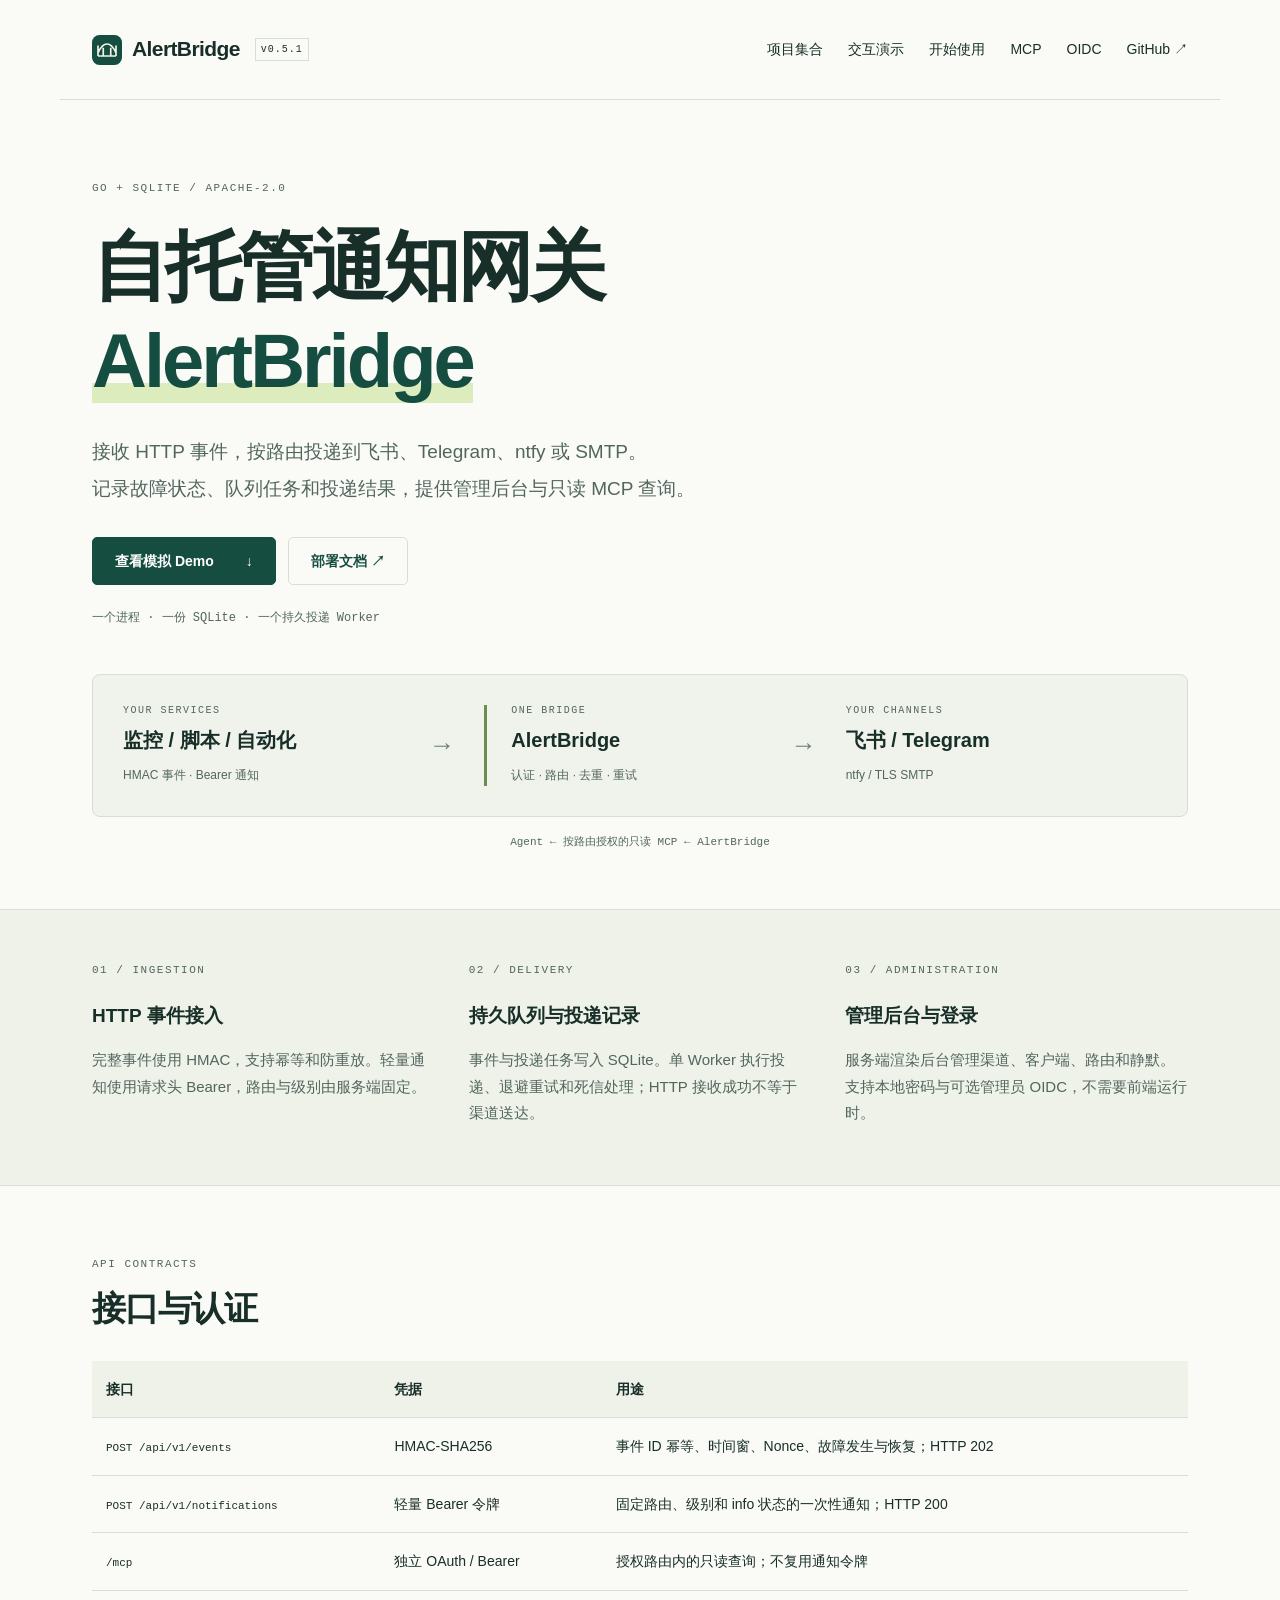
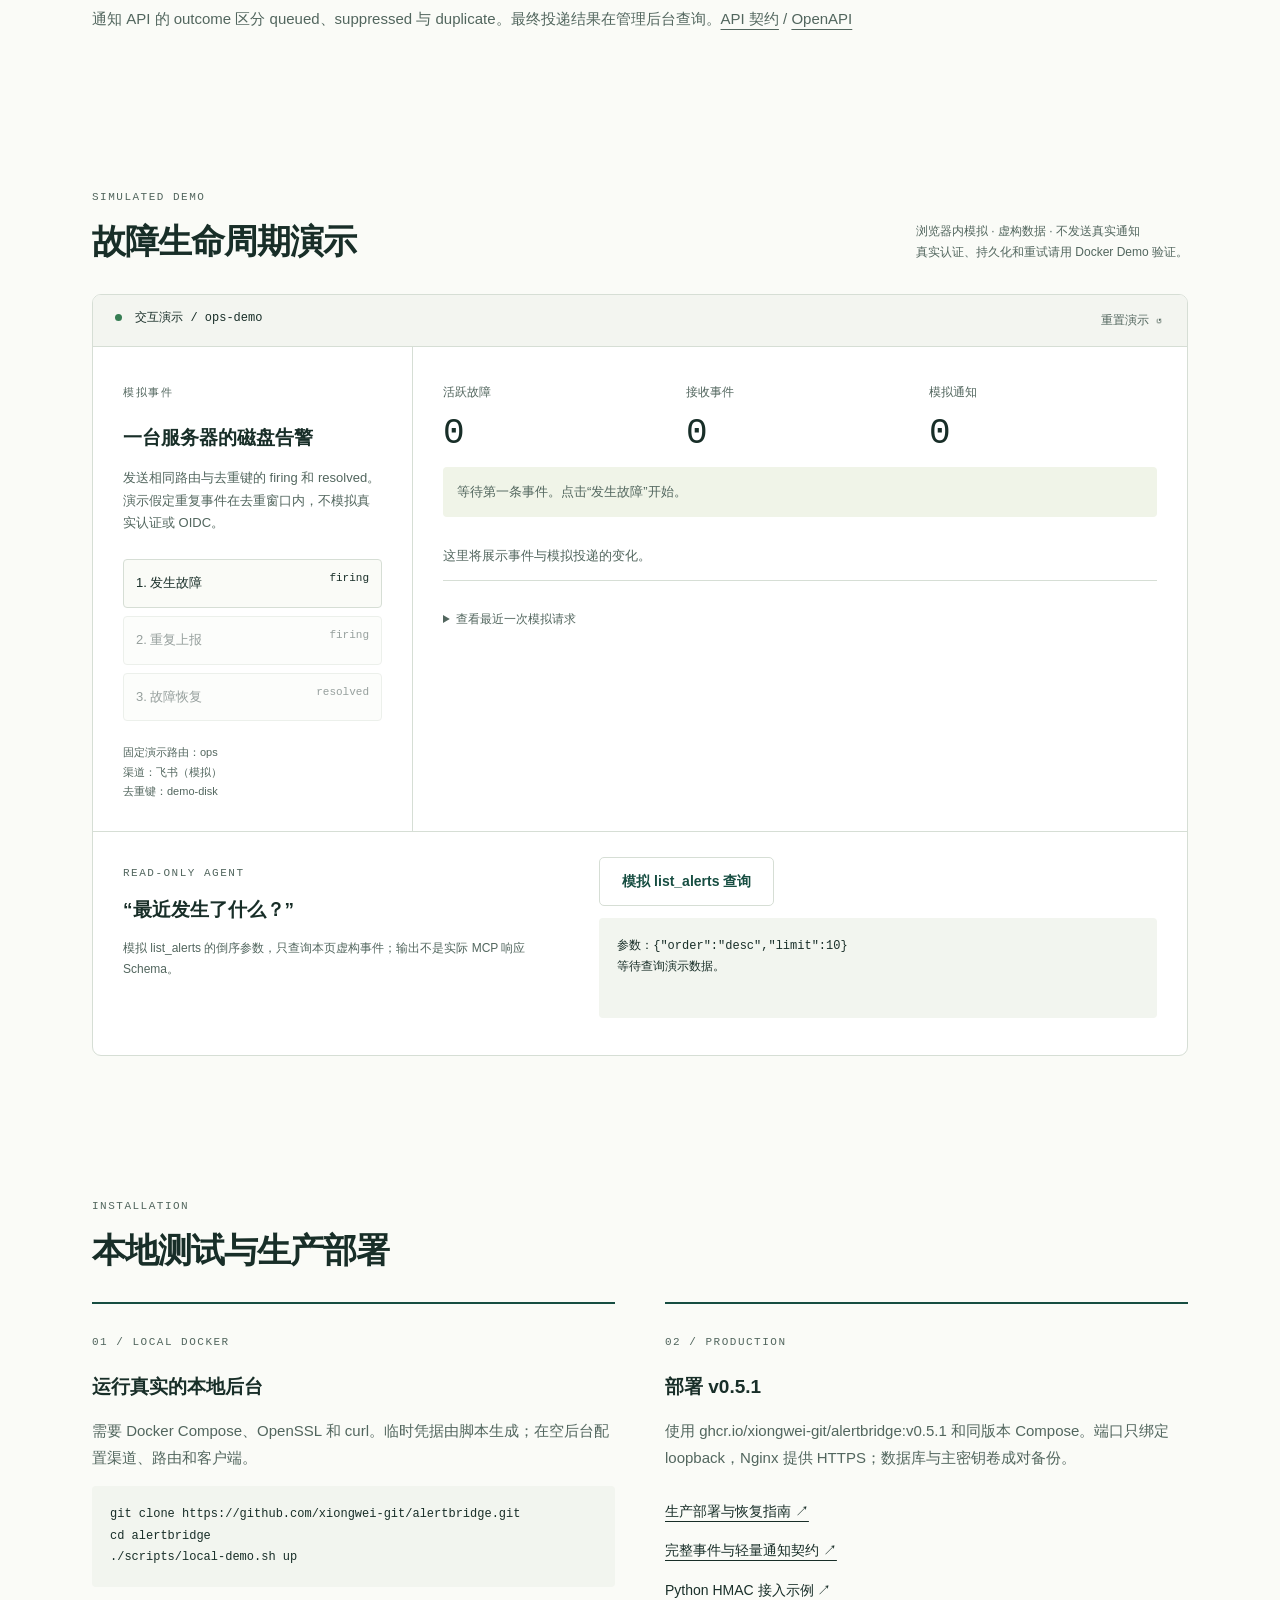
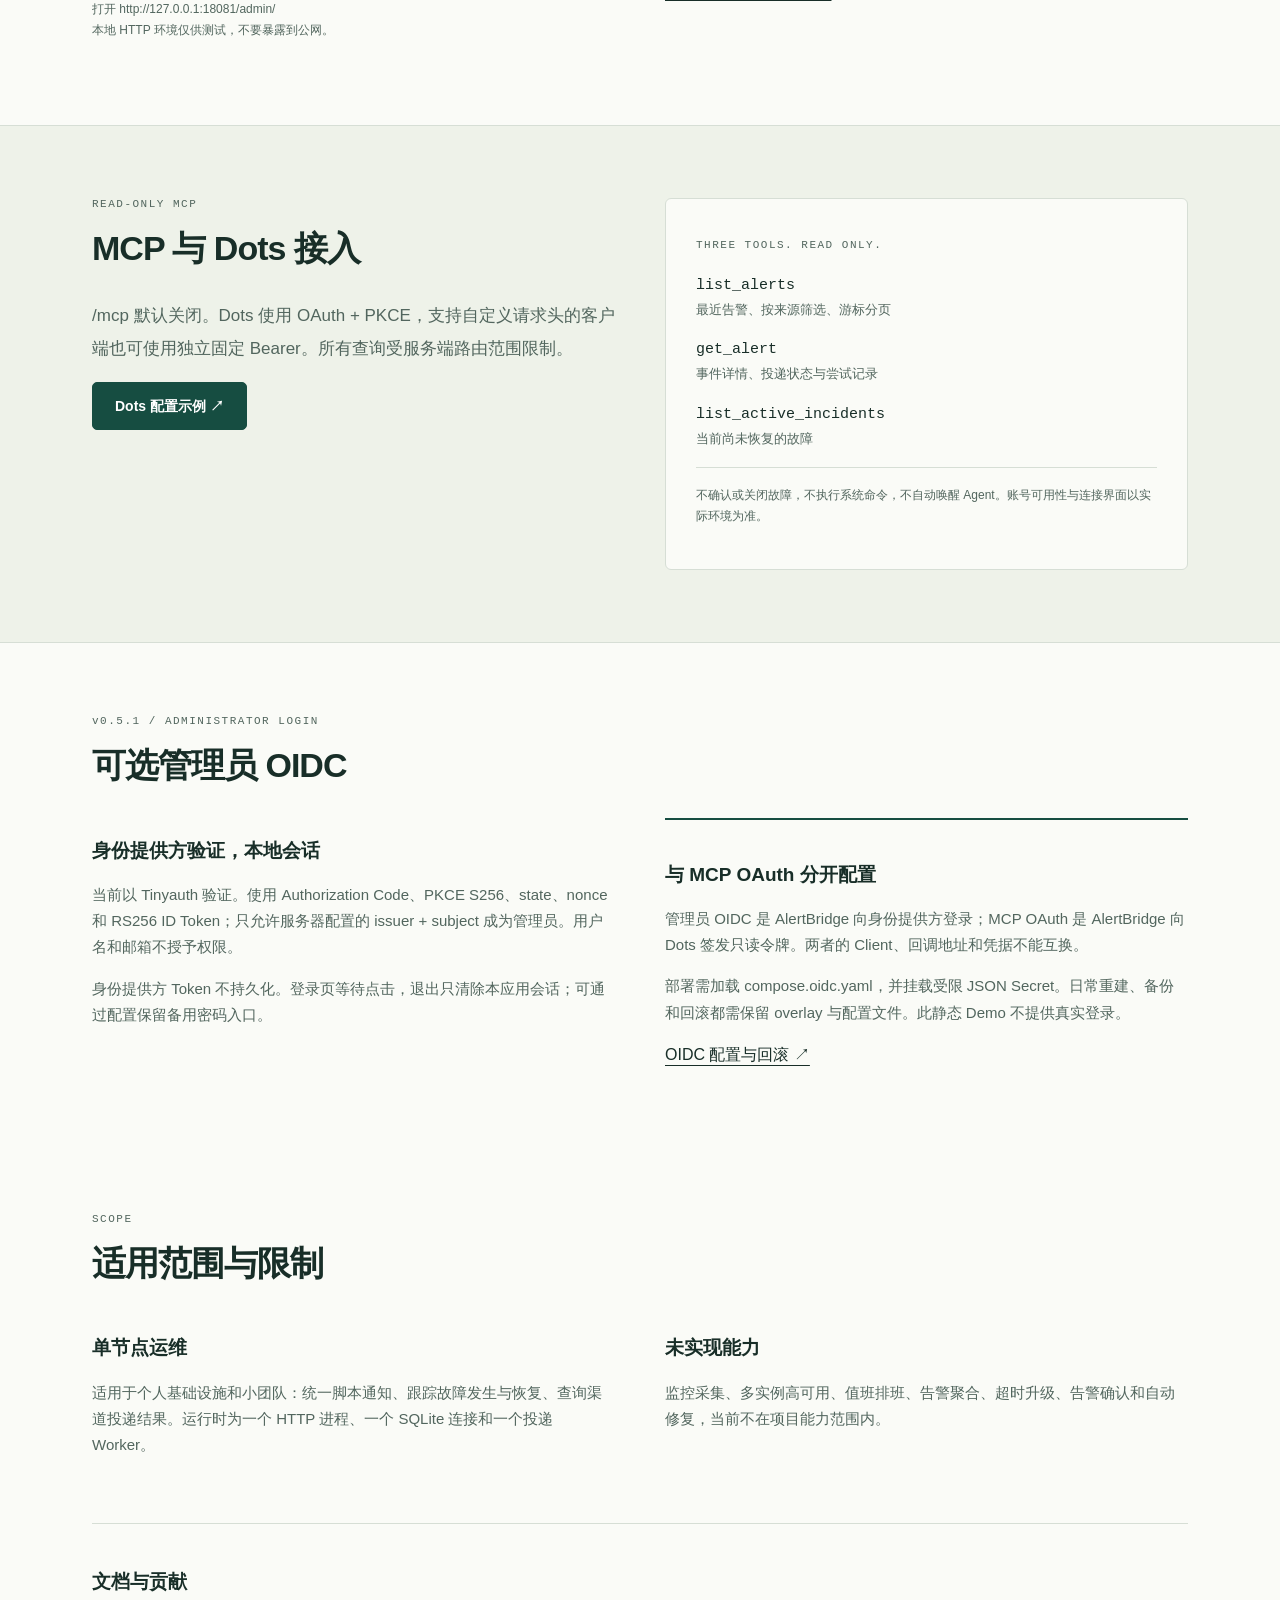
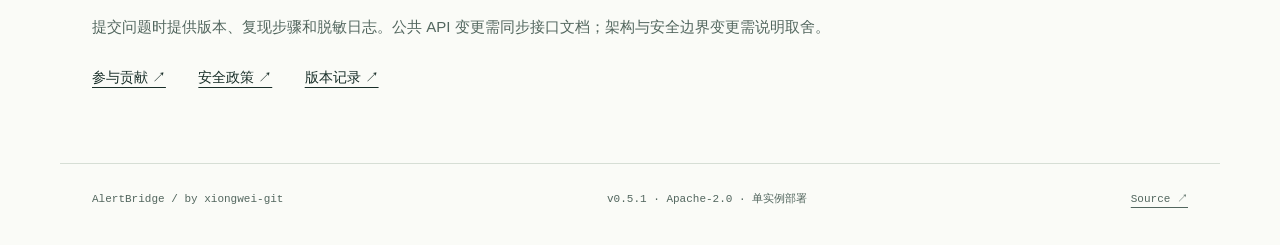
==== commit b62ee97a: "feat: embed public introduction in service and Docker image" ====
--- a/site/index.html
+++ b/site/index.html
@@ -3,7 +3,7 @@
 <head>
 <meta charset="utf-8">
 <meta name="viewport" content="width=device-width,initial-scale=1">
-<meta name="description" content="AlertBridge v0.5.0：Go + SQLite 单实例通知网关，支持 HMAC 事件、持久投递、只读 MCP 与可选管理员 OIDC。">
+<meta name="description" content="AlertBridge v0.5.1：Go + SQLite 单实例通知网关，支持 HMAC 事件、持久投递、只读 MCP 与可选管理员 OIDC。">
 <title>AlertBridge — Go + SQLite 通知网关</title>
 <link rel="icon" href="mark.svg" type="image/svg+xml">
 <link rel="stylesheet" href="style.css?v=0.5.0-docs.1">
@@ -14,7 +14,7 @@
 <a class="skip" href="#main">跳到正文</a>
 <header class="wrap nav">
 <a class="brand" href="./">
-<img src="mark.svg" alt="" width="30" height="30">AlertBridge<span class="tag">v0.5.0</span>
+<img src="mark.svg" alt="" width="30" height="30">AlertBridge<span class="tag">v0.5.1</span>
 </a>
 <nav aria-label="主导航">
 <a href="../">项目集合</a>
@@ -173,8 +173,8 @@
 </article>
 <article class="guide">
 <span class="number">02 / PRODUCTION</span>
-<h3>部署 v0.5.0</h3>
-<p>使用 ghcr.io/xiongwei-git/alertbridge:v0.5.0 和同版本 Compose。端口只绑定 loopback，Nginx 提供 HTTPS；数据库与主密钥卷成对备份。</p>
+<h3>部署 v0.5.1</h3>
+<p>使用 ghcr.io/xiongwei-git/alertbridge:v0.5.1 和同版本 Compose。端口只绑定 loopback，Nginx 提供 HTTPS；数据库与主密钥卷成对备份。</p>
 <div class="link-list">
 <a href="https://github.com/xiongwei-git/alertbridge/blob/main/docs/deployment.md">生产部署与恢复指南 ↗</a>
 <a href="https://github.com/xiongwei-git/alertbridge/blob/main/docs/api.md">完整事件与轻量通知契约 ↗</a>
@@ -206,7 +206,7 @@
 </div>
 </section>
 <section class="wrap section" id="oidc">
-<div class="eyebrow">v0.5.0 / ADMINISTRATOR LOGIN</div>
+<div class="eyebrow">v0.5.1 / ADMINISTRATOR LOGIN</div>
 <h2>可选管理员 OIDC</h2>
 <div class="split">
 <div><h3>身份提供方验证，本地会话</h3>
@@ -242,7 +242,7 @@
 </main>
 <footer class="wrap footer">
 <span>AlertBridge / by xiongwei-git</span>
-<span>v0.5.0 · Apache-2.0 · 单实例部署</span>
+<span>v0.5.1 · Apache-2.0 · 单实例部署</span>
 <a href="https://github.com/xiongwei-git/alertbridge">Source ↗</a>
 </footer>
 </body>
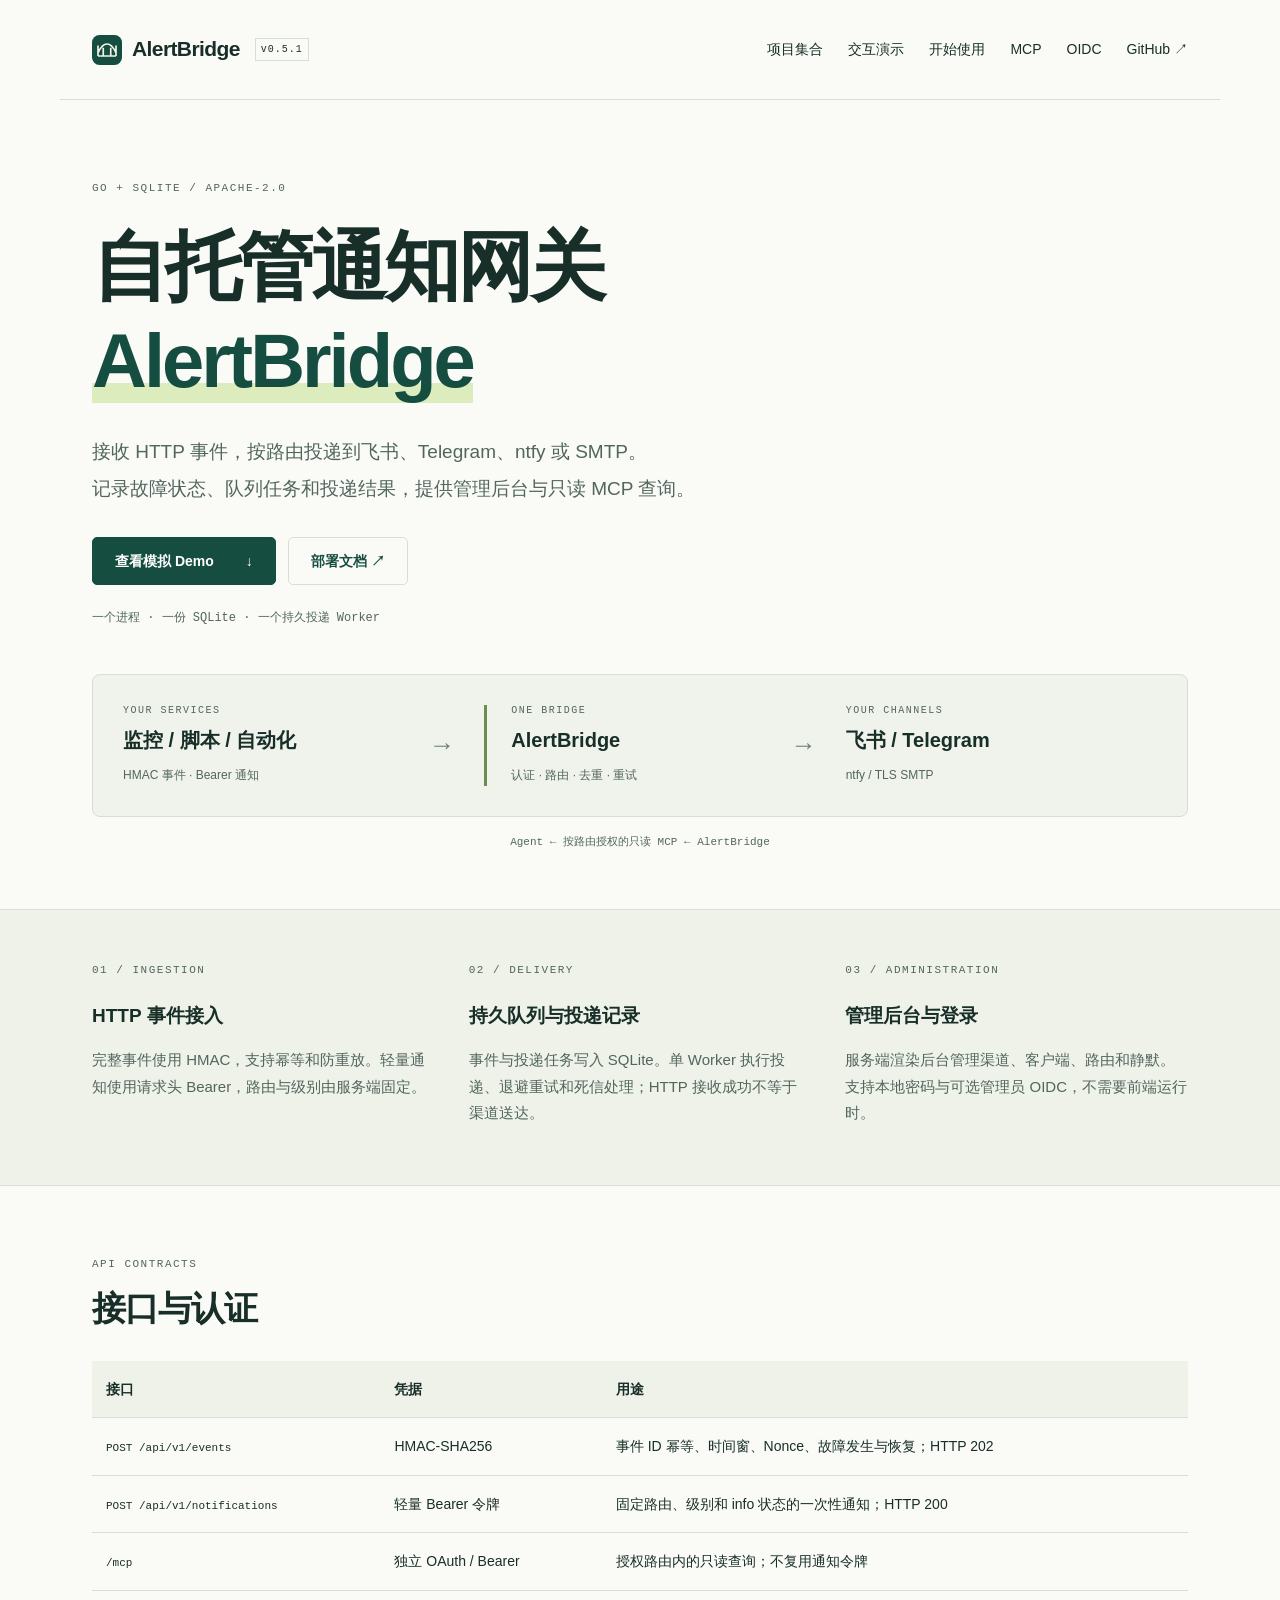
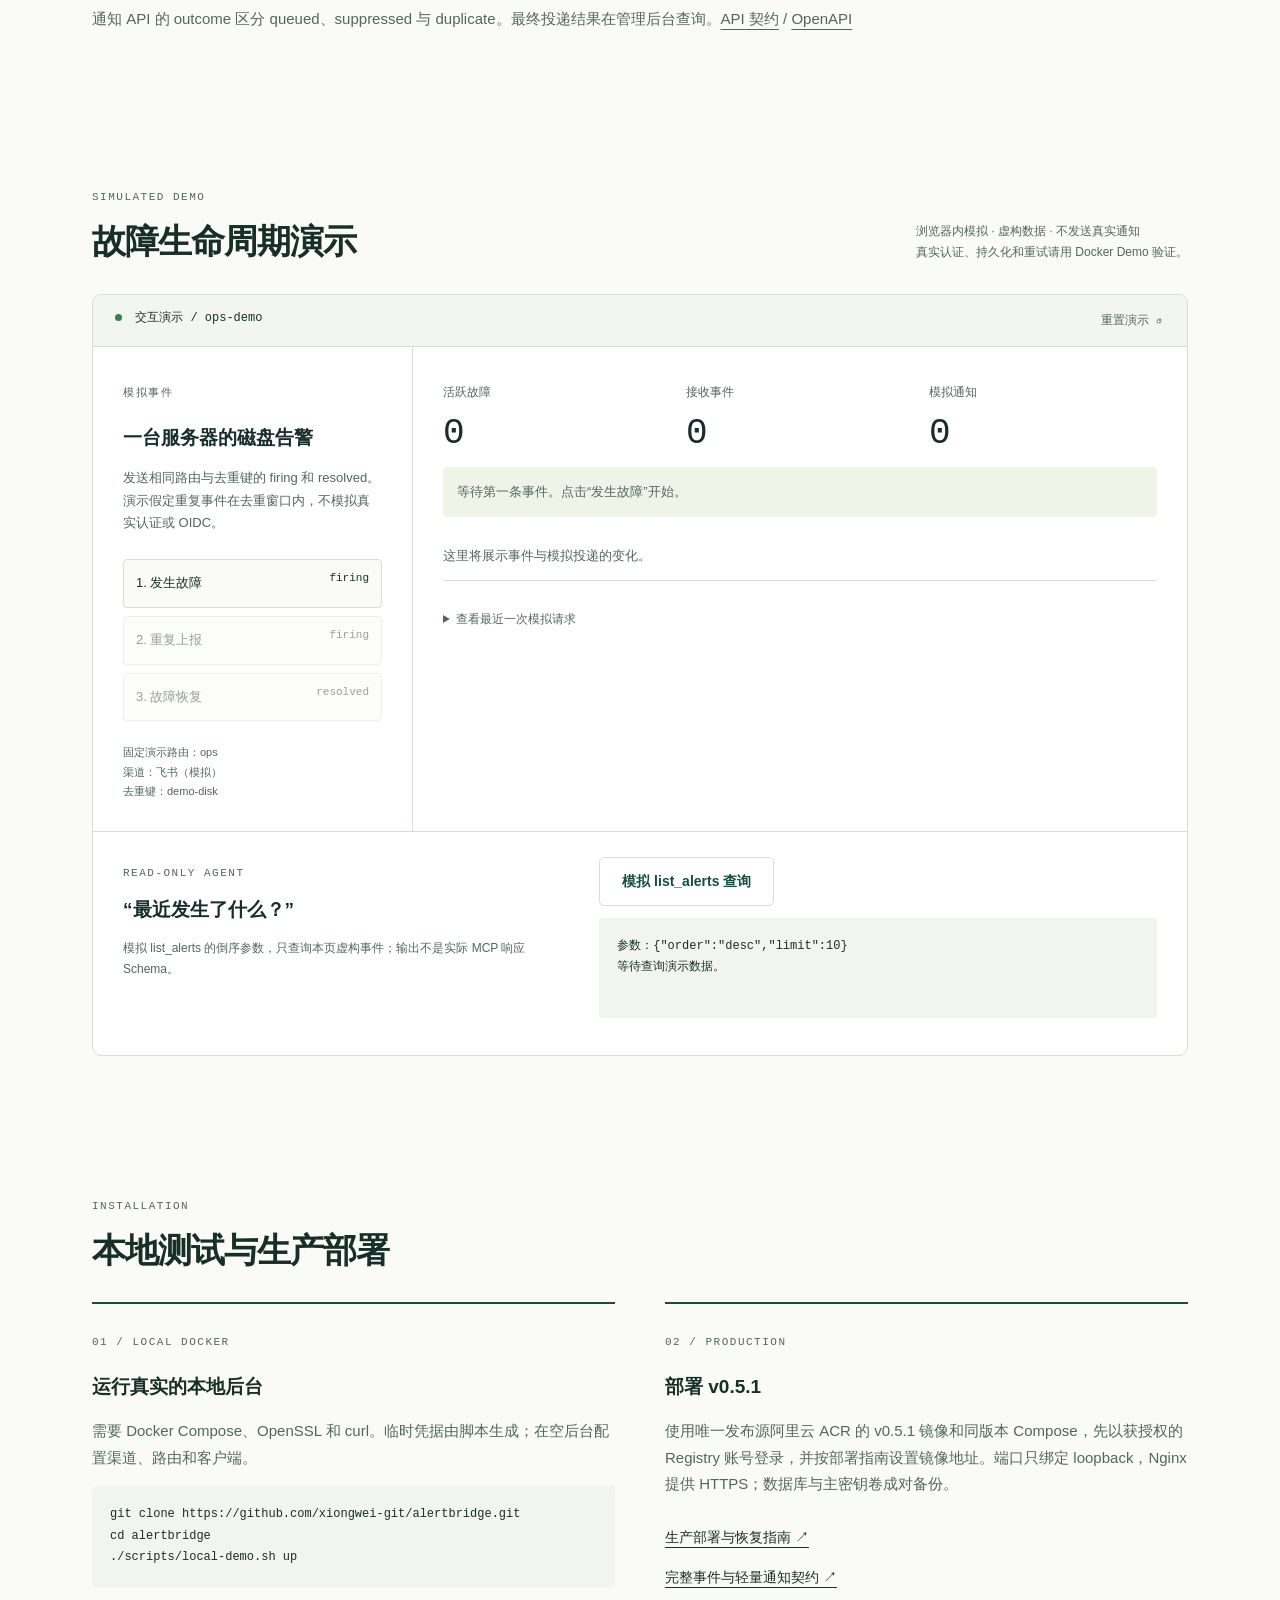
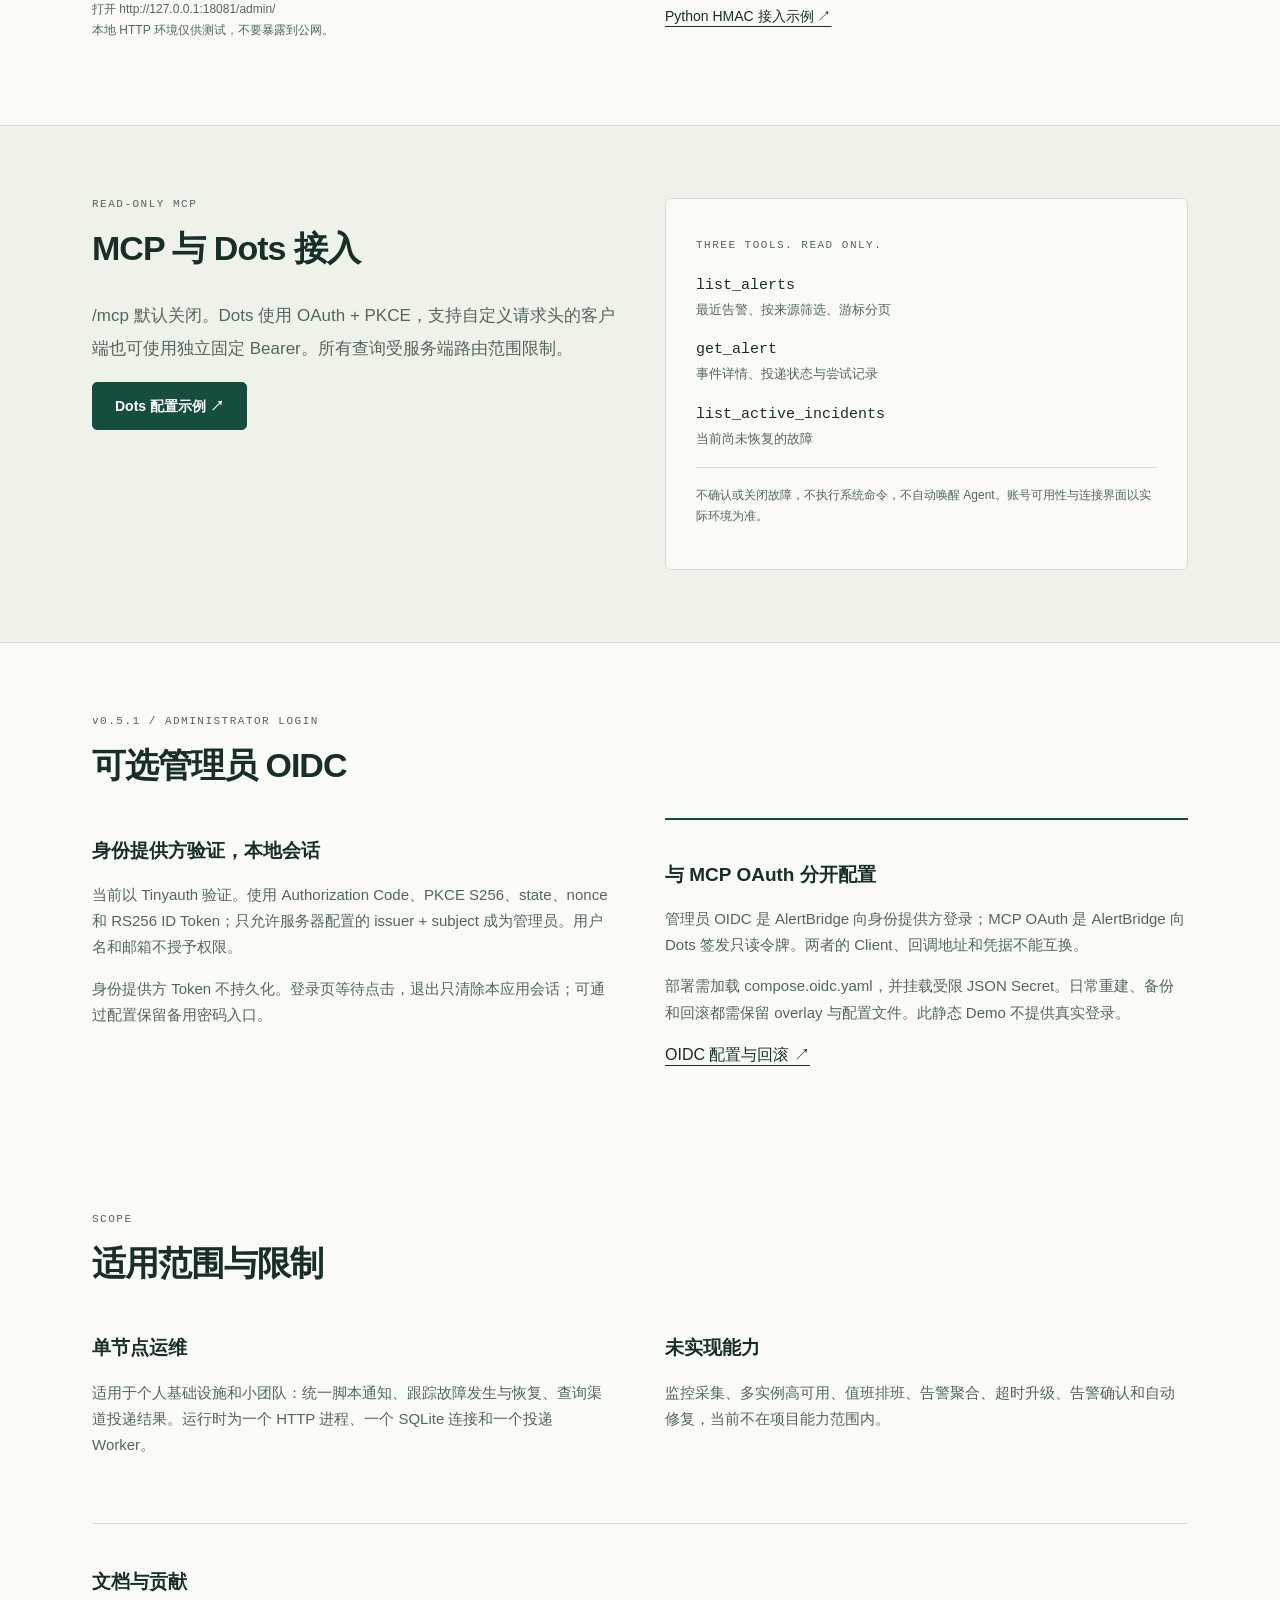
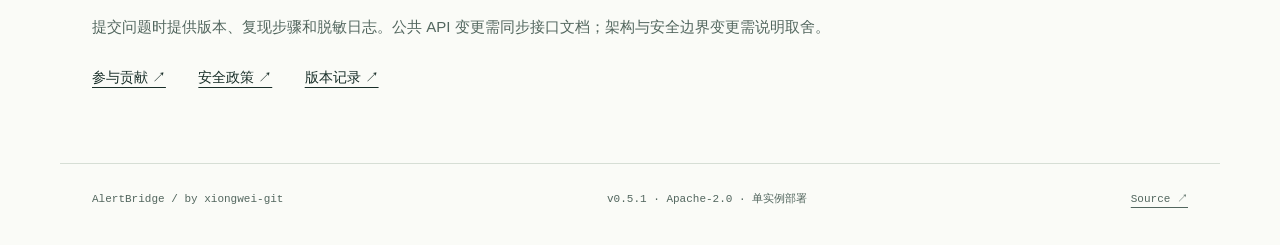
==== commit 570bfe07: "docs: align showcase deployment copy with ACR-only registry" ====
--- a/site/index.html
+++ b/site/index.html
@@ -174,7 +174,7 @@
 <article class="guide">
 <span class="number">02 / PRODUCTION</span>
 <h3>部署 v0.5.1</h3>
-<p>使用 ghcr.io/xiongwei-git/alertbridge:v0.5.1 和同版本 Compose。端口只绑定 loopback，Nginx 提供 HTTPS；数据库与主密钥卷成对备份。</p>
+<p>使用唯一发布源阿里云 ACR 的 v0.5.1 镜像和同版本 Compose，先以获授权的 Registry 账号登录，并按部署指南设置镜像地址。端口只绑定 loopback，Nginx 提供 HTTPS；数据库与主密钥卷成对备份。</p>
 <div class="link-list">
 <a href="https://github.com/xiongwei-git/alertbridge/blob/main/docs/deployment.md">生产部署与恢复指南 ↗</a>
 <a href="https://github.com/xiongwei-git/alertbridge/blob/main/docs/api.md">完整事件与轻量通知契约 ↗</a>
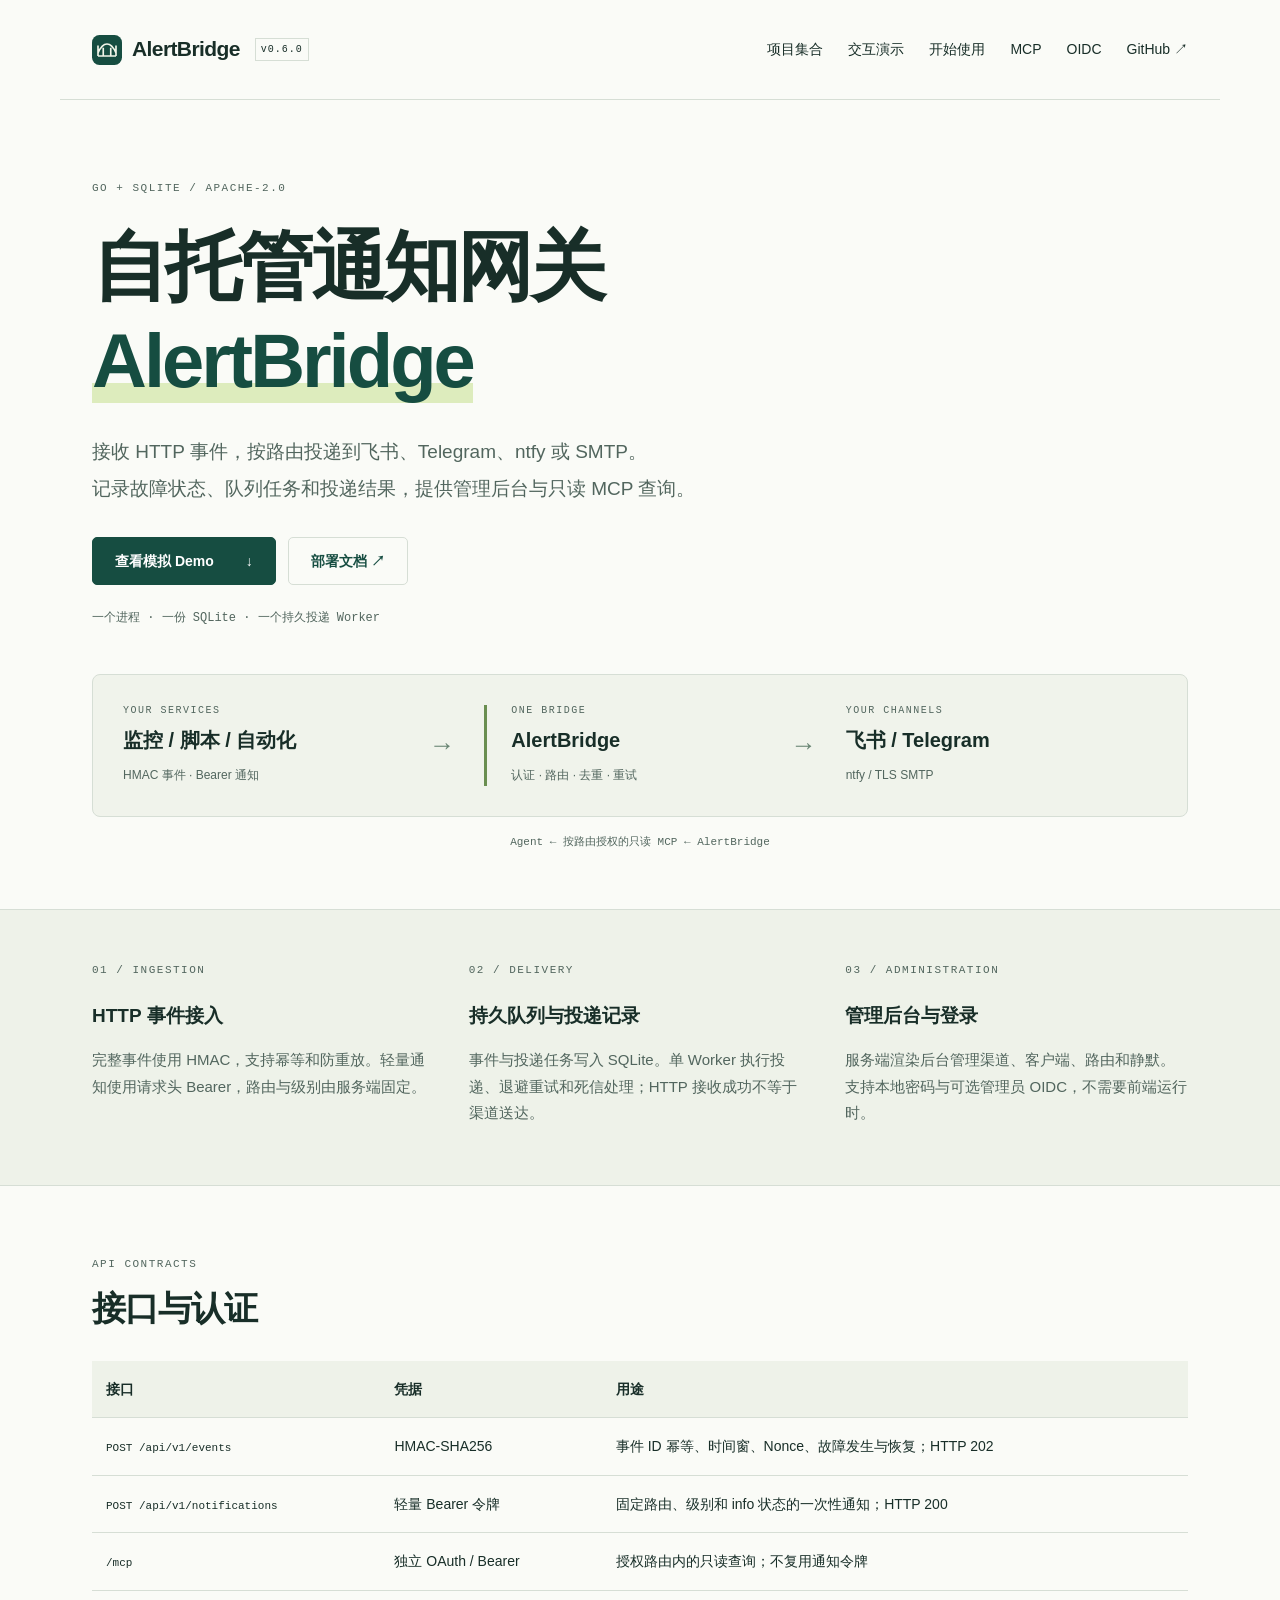
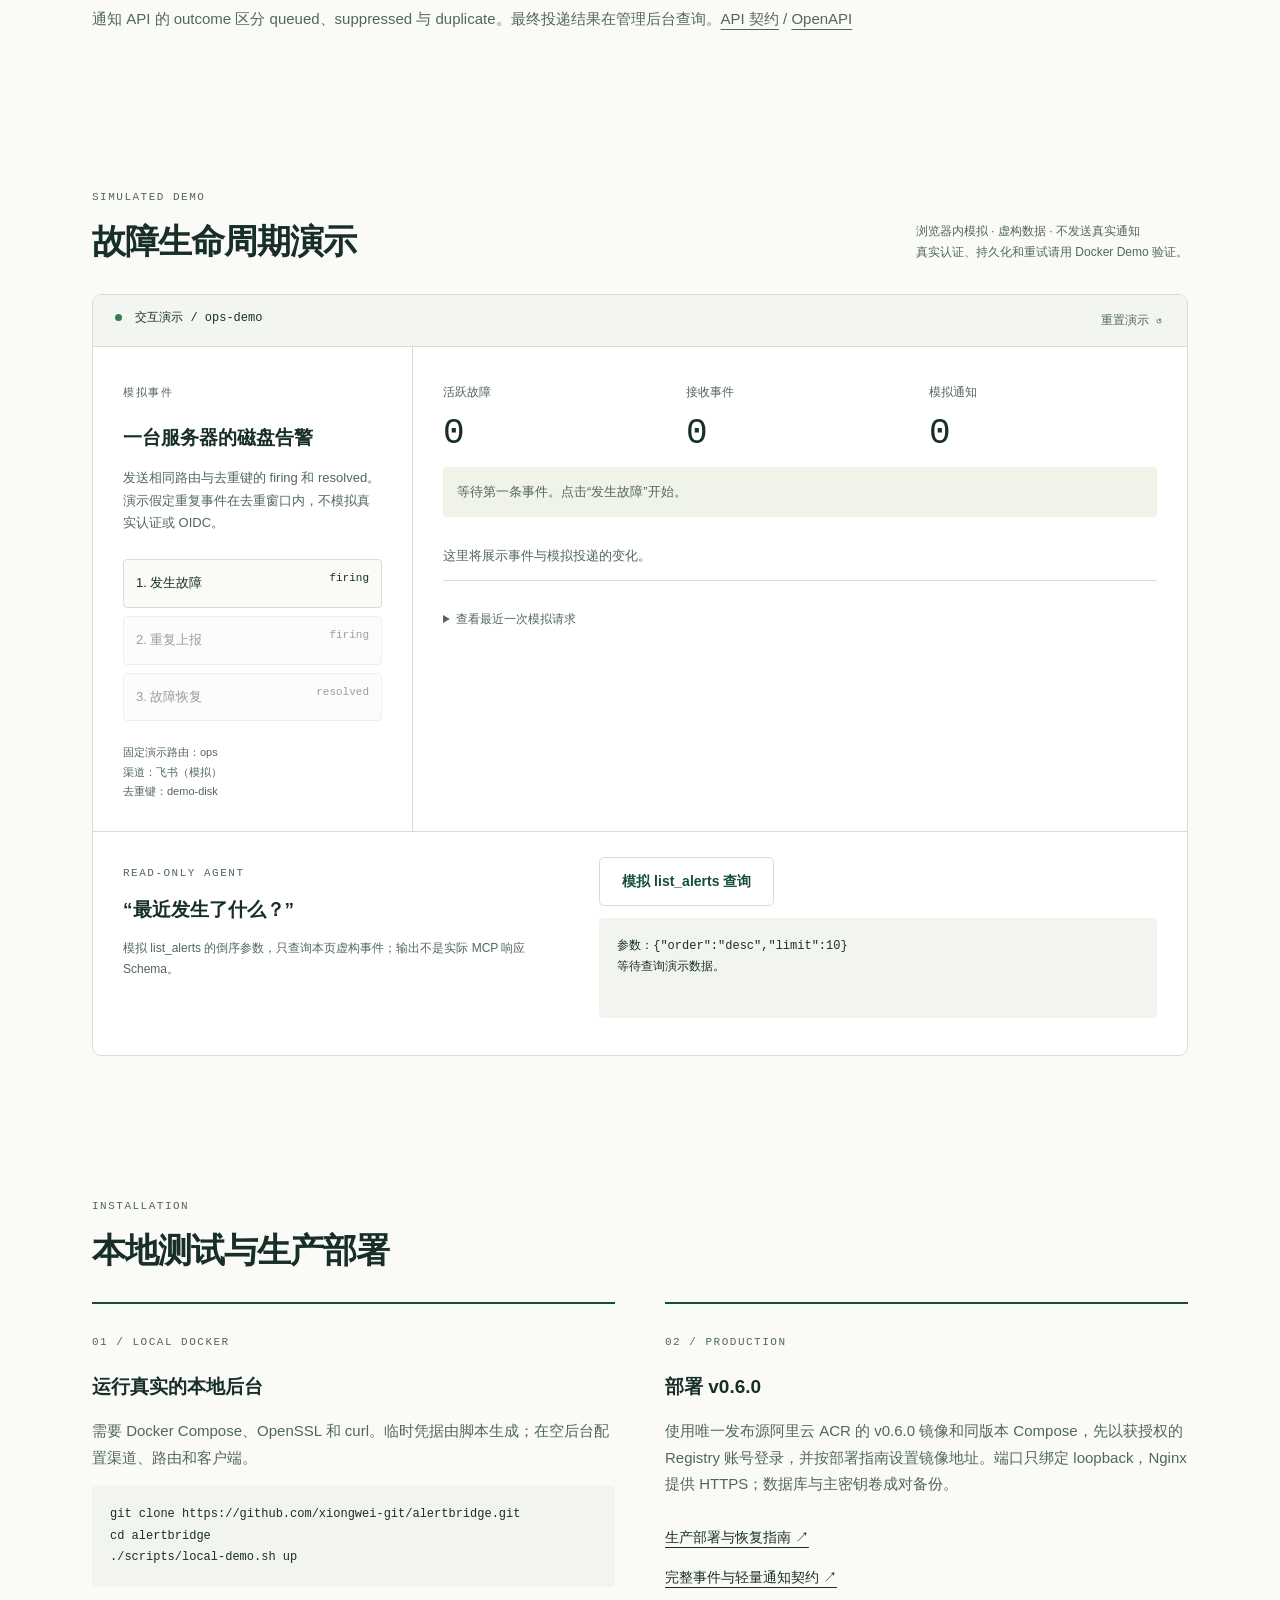
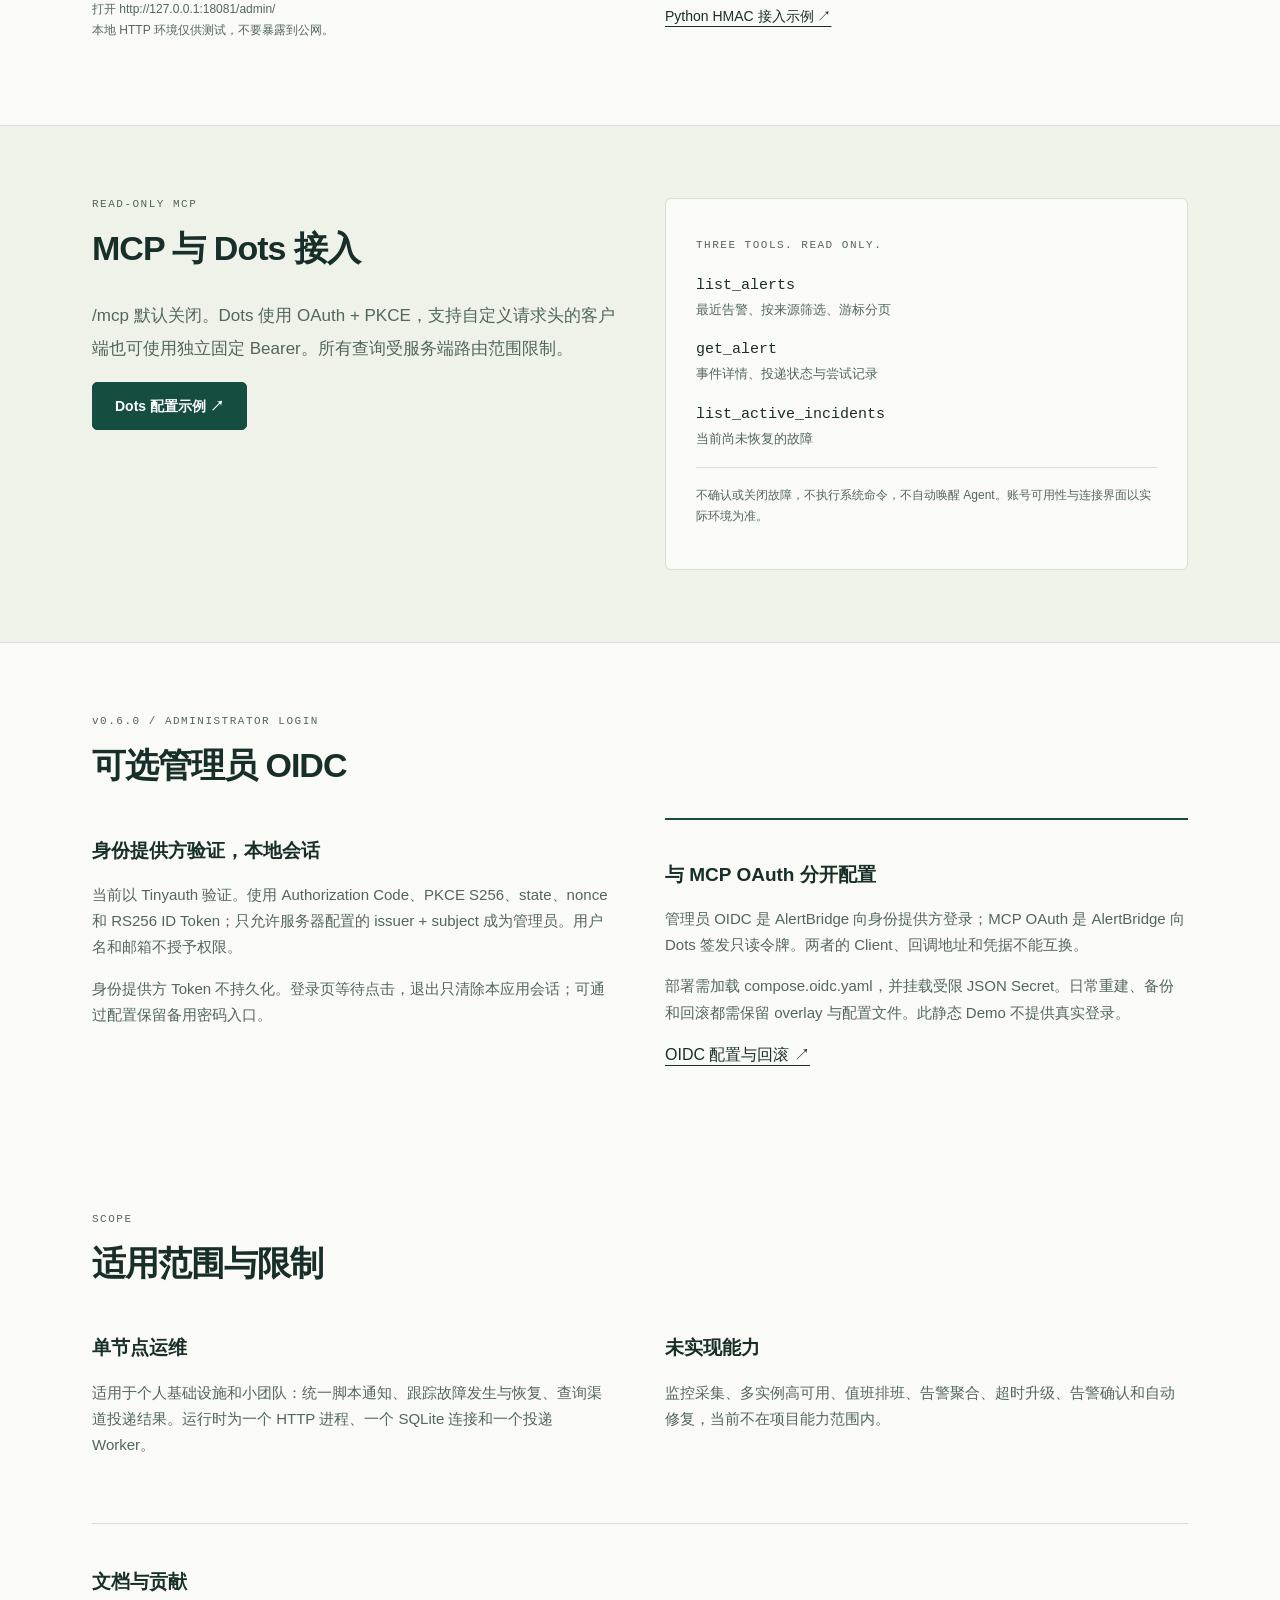
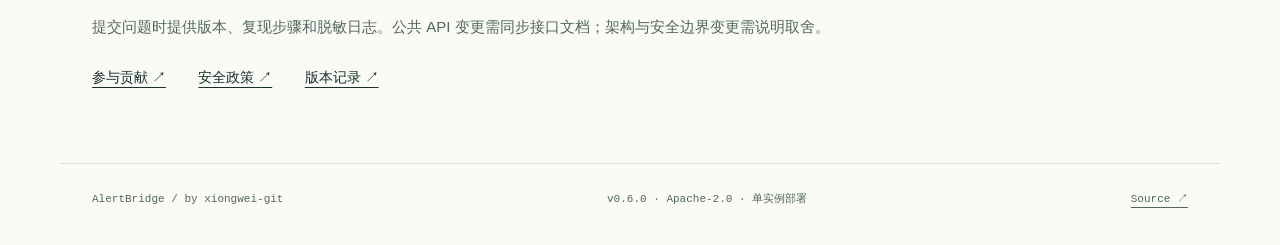
==== commit 46413755: "feat: release channel editing with deployed MCP 2.0 baseline" ====
--- a/site/index.html
+++ b/site/index.html
@@ -3,7 +3,7 @@
 <head>
 <meta charset="utf-8">
 <meta name="viewport" content="width=device-width,initial-scale=1">
-<meta name="description" content="AlertBridge v0.5.1：Go + SQLite 单实例通知网关，支持 HMAC 事件、持久投递、只读 MCP 与可选管理员 OIDC。">
+<meta name="description" content="AlertBridge v0.6.0：Go + SQLite 单实例通知网关，支持 HMAC 事件、持久投递、只读 MCP 与可选管理员 OIDC。">
 <title>AlertBridge — Go + SQLite 通知网关</title>
 <link rel="icon" href="mark.svg" type="image/svg+xml">
 <link rel="stylesheet" href="style.css?v=0.5.0-docs.1">
@@ -14,7 +14,7 @@
 <a class="skip" href="#main">跳到正文</a>
 <header class="wrap nav">
 <a class="brand" href="./">
-<img src="mark.svg" alt="" width="30" height="30">AlertBridge<span class="tag">v0.5.1</span>
+<img src="mark.svg" alt="" width="30" height="30">AlertBridge<span class="tag">v0.6.0</span>
 </a>
 <nav aria-label="主导航">
 <a href="../">项目集合</a>
@@ -173,8 +173,8 @@
 </article>
 <article class="guide">
 <span class="number">02 / PRODUCTION</span>
-<h3>部署 v0.5.1</h3>
-<p>使用唯一发布源阿里云 ACR 的 v0.5.1 镜像和同版本 Compose，先以获授权的 Registry 账号登录，并按部署指南设置镜像地址。端口只绑定 loopback，Nginx 提供 HTTPS；数据库与主密钥卷成对备份。</p>
+<h3>部署 v0.6.0</h3>
+<p>使用唯一发布源阿里云 ACR 的 v0.6.0 镜像和同版本 Compose，先以获授权的 Registry 账号登录，并按部署指南设置镜像地址。端口只绑定 loopback，Nginx 提供 HTTPS；数据库与主密钥卷成对备份。</p>
 <div class="link-list">
 <a href="https://github.com/xiongwei-git/alertbridge/blob/main/docs/deployment.md">生产部署与恢复指南 ↗</a>
 <a href="https://github.com/xiongwei-git/alertbridge/blob/main/docs/api.md">完整事件与轻量通知契约 ↗</a>
@@ -206,7 +206,7 @@
 </div>
 </section>
 <section class="wrap section" id="oidc">
-<div class="eyebrow">v0.5.1 / ADMINISTRATOR LOGIN</div>
+<div class="eyebrow">v0.6.0 / ADMINISTRATOR LOGIN</div>
 <h2>可选管理员 OIDC</h2>
 <div class="split">
 <div><h3>身份提供方验证，本地会话</h3>
@@ -242,7 +242,7 @@
 </main>
 <footer class="wrap footer">
 <span>AlertBridge / by xiongwei-git</span>
-<span>v0.5.1 · Apache-2.0 · 单实例部署</span>
+<span>v0.6.0 · Apache-2.0 · 单实例部署</span>
 <a href="https://github.com/xiongwei-git/alertbridge">Source ↗</a>
 </footer>
 </body>
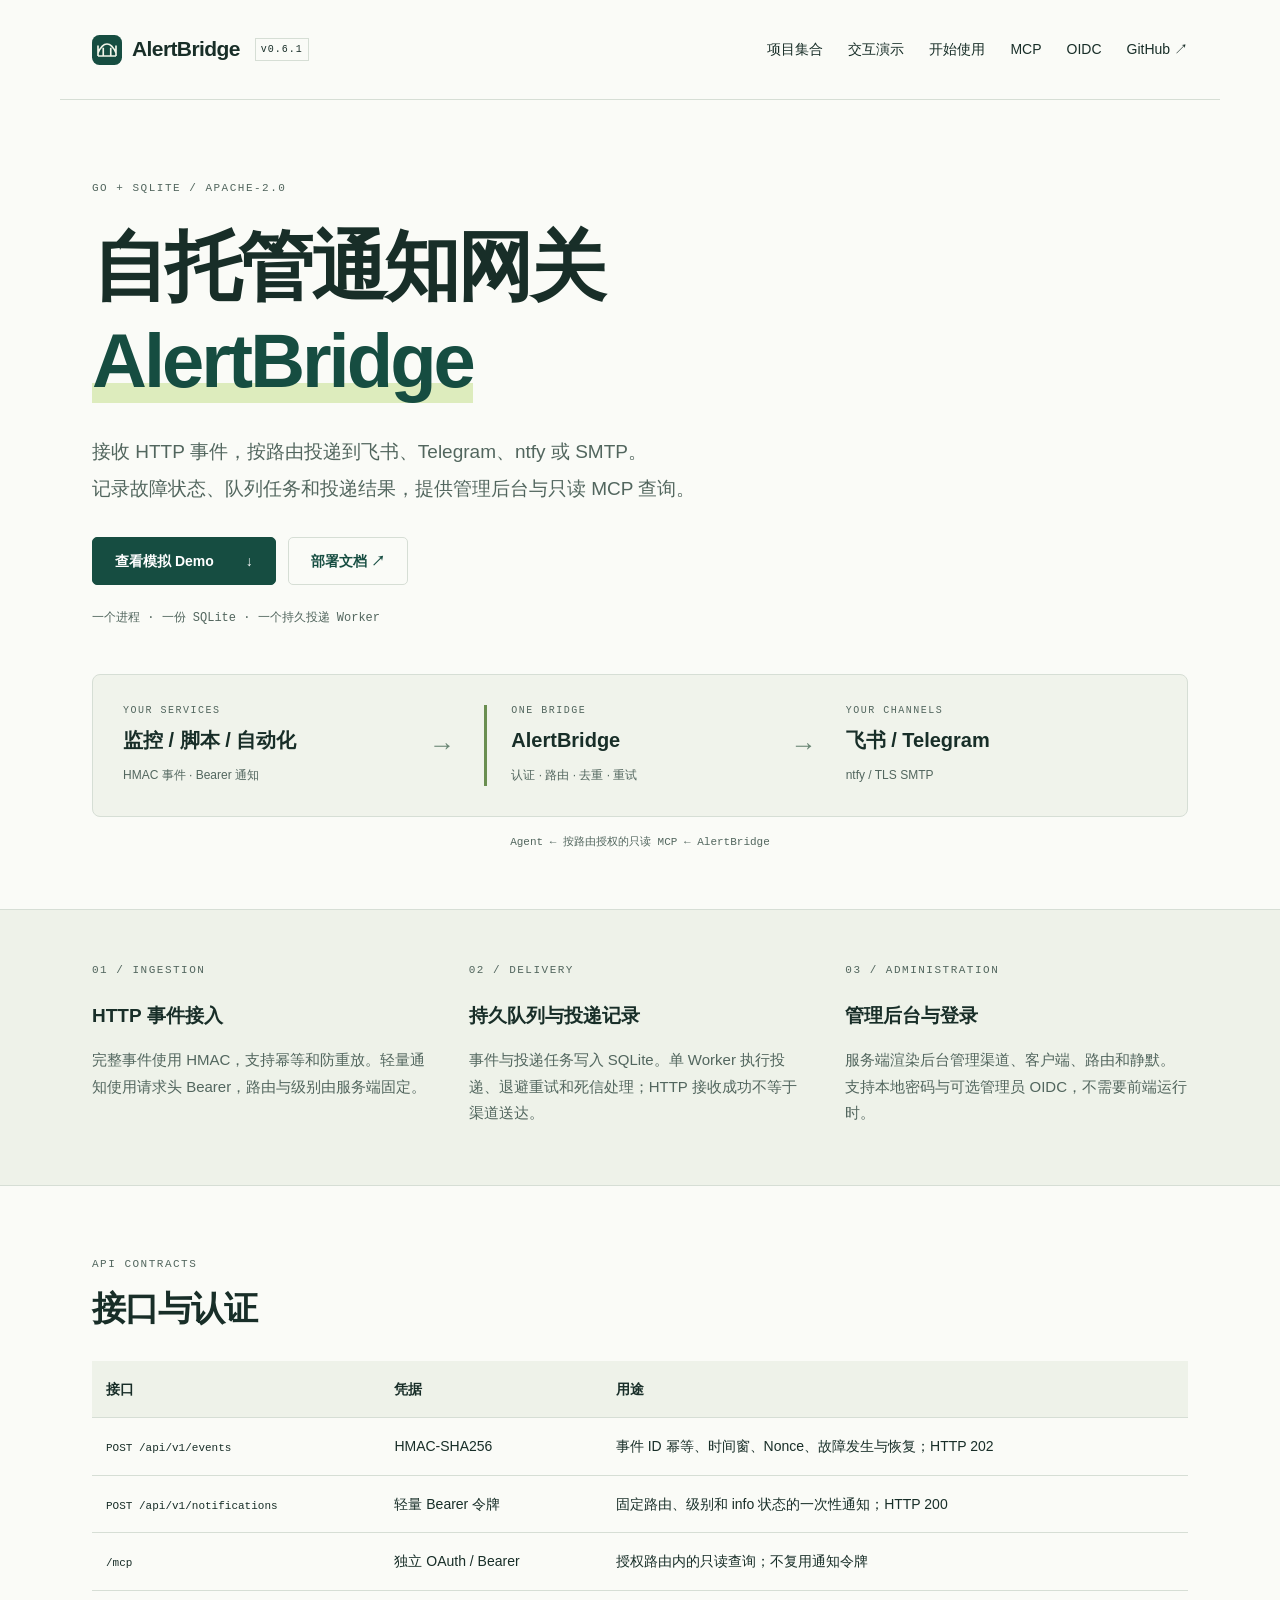
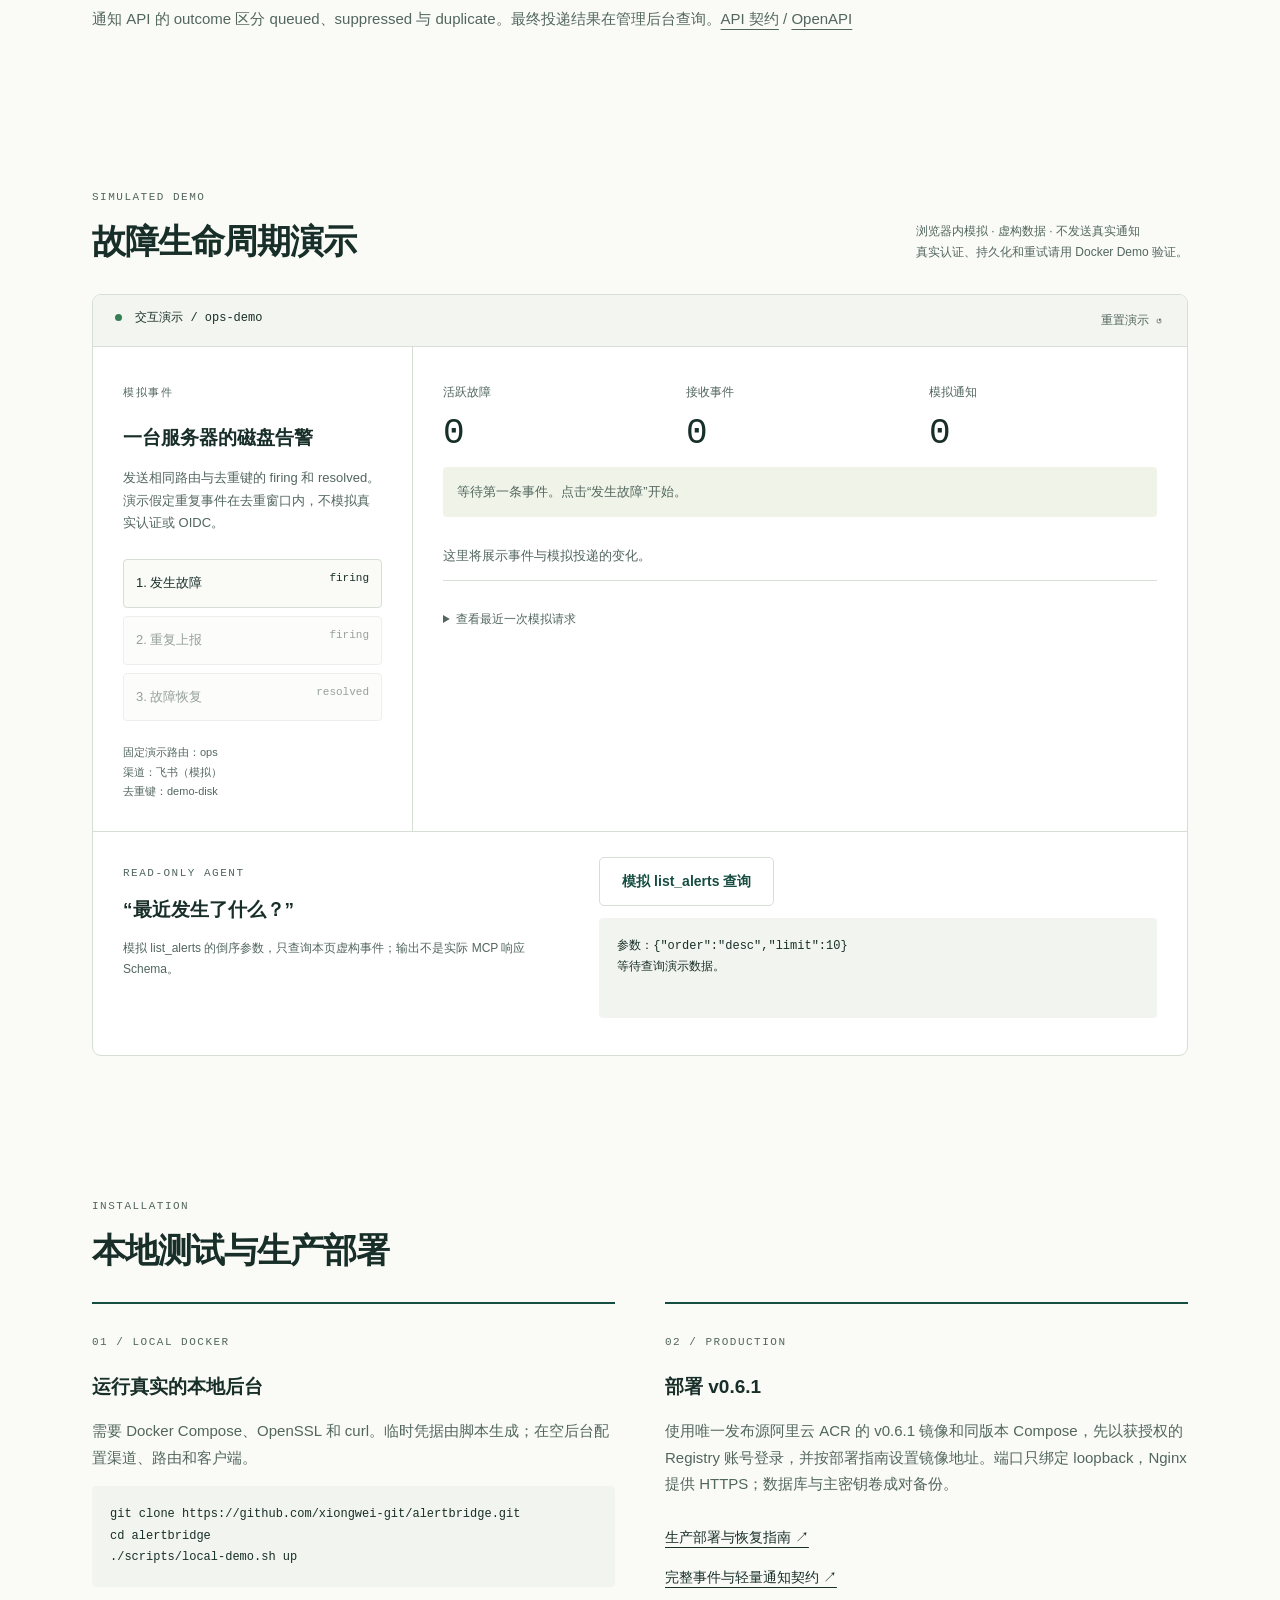
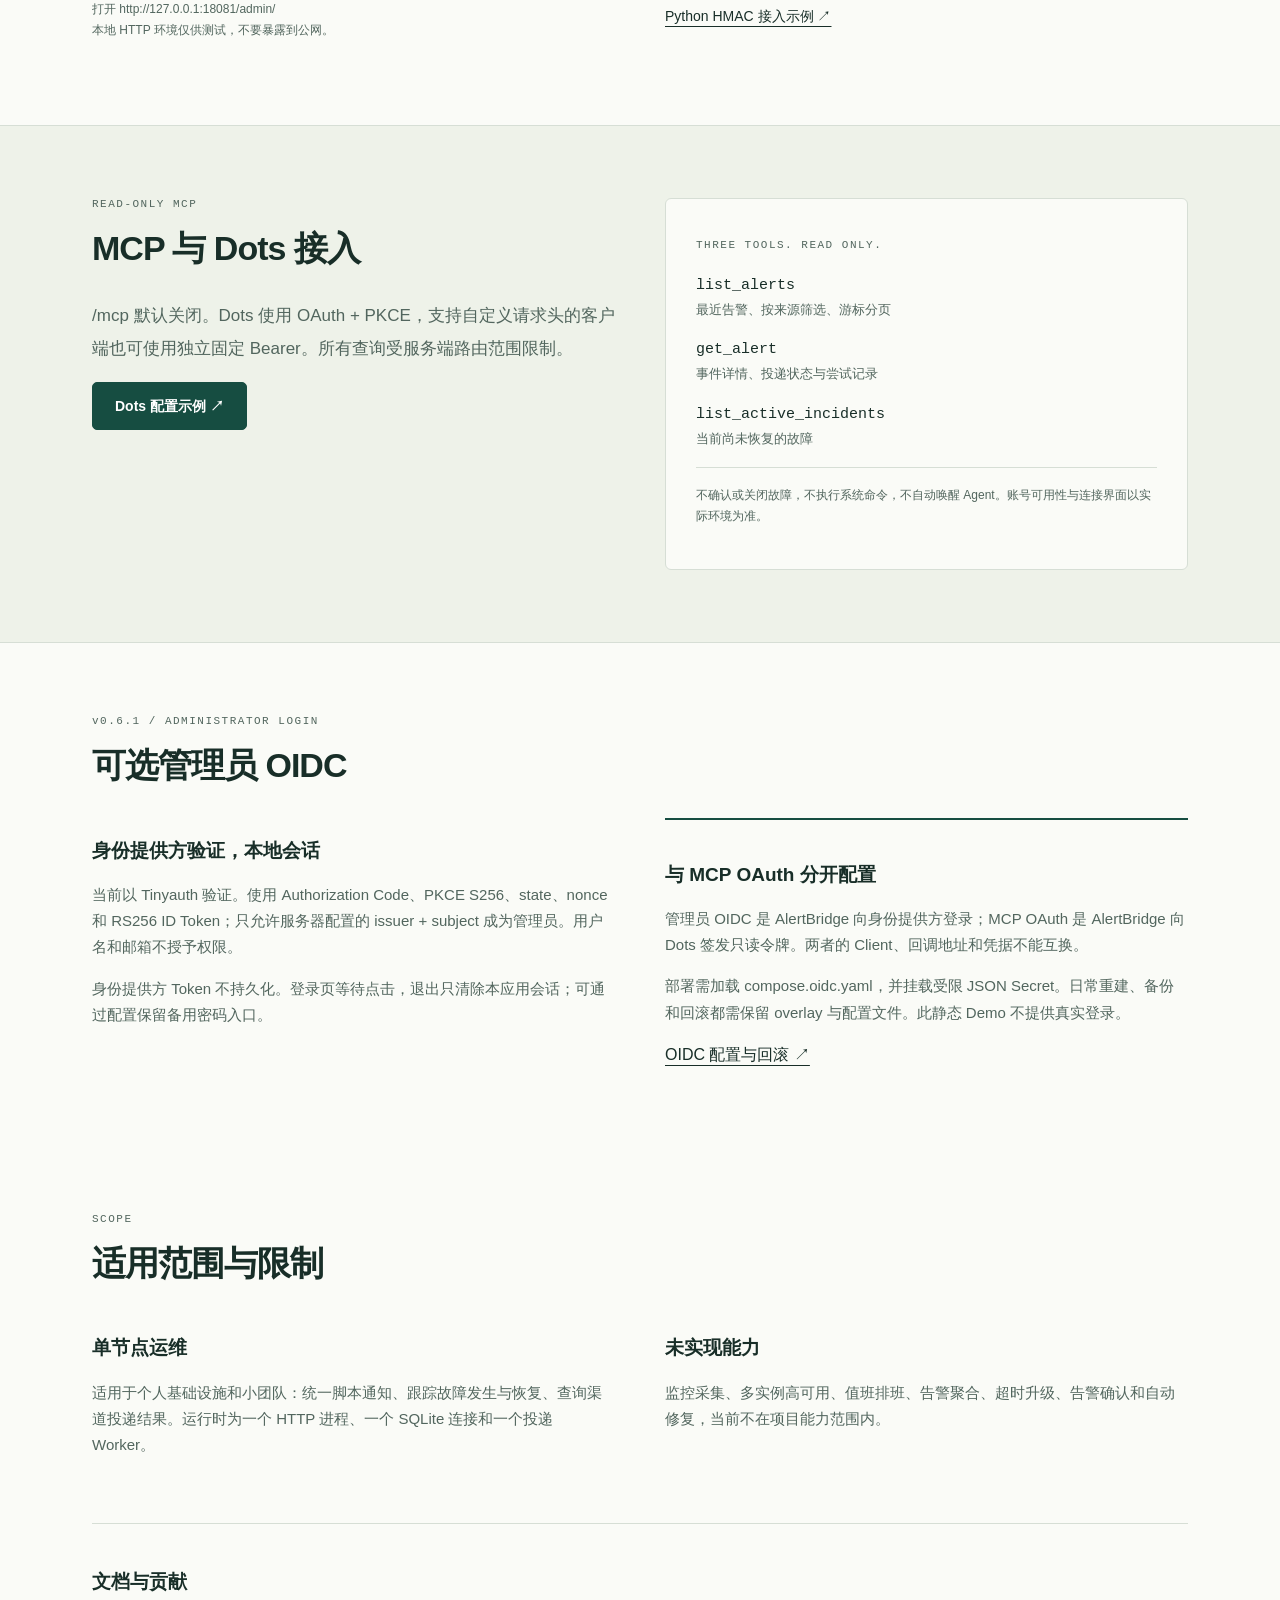
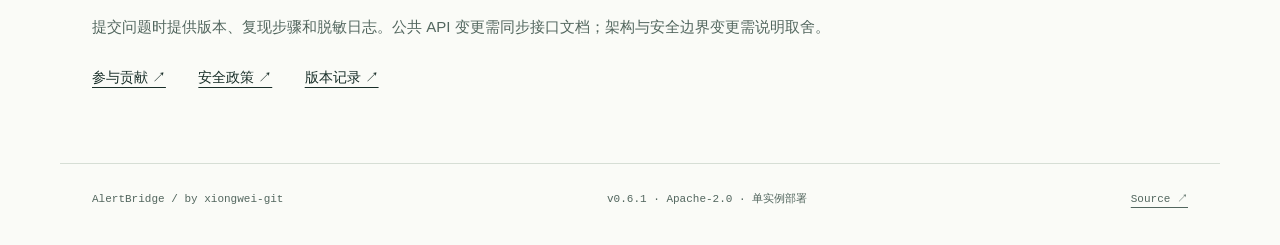
==== commit f68ca14e: "fix: validate multi-tag OCI exports before releasing v0.6.1" ====
--- a/site/index.html
+++ b/site/index.html
@@ -3,7 +3,7 @@
 <head>
 <meta charset="utf-8">
 <meta name="viewport" content="width=device-width,initial-scale=1">
-<meta name="description" content="AlertBridge v0.6.0：Go + SQLite 单实例通知网关，支持 HMAC 事件、持久投递、只读 MCP 与可选管理员 OIDC。">
+<meta name="description" content="AlertBridge v0.6.1：Go + SQLite 单实例通知网关，支持 HMAC 事件、持久投递、只读 MCP 与可选管理员 OIDC。">
 <title>AlertBridge — Go + SQLite 通知网关</title>
 <link rel="icon" href="mark.svg" type="image/svg+xml">
 <link rel="stylesheet" href="style.css?v=0.5.0-docs.1">
@@ -14,7 +14,7 @@
 <a class="skip" href="#main">跳到正文</a>
 <header class="wrap nav">
 <a class="brand" href="./">
-<img src="mark.svg" alt="" width="30" height="30">AlertBridge<span class="tag">v0.6.0</span>
+<img src="mark.svg" alt="" width="30" height="30">AlertBridge<span class="tag">v0.6.1</span>
 </a>
 <nav aria-label="主导航">
 <a href="../">项目集合</a>
@@ -173,8 +173,8 @@
 </article>
 <article class="guide">
 <span class="number">02 / PRODUCTION</span>
-<h3>部署 v0.6.0</h3>
-<p>使用唯一发布源阿里云 ACR 的 v0.6.0 镜像和同版本 Compose，先以获授权的 Registry 账号登录，并按部署指南设置镜像地址。端口只绑定 loopback，Nginx 提供 HTTPS；数据库与主密钥卷成对备份。</p>
+<h3>部署 v0.6.1</h3>
+<p>使用唯一发布源阿里云 ACR 的 v0.6.1 镜像和同版本 Compose，先以获授权的 Registry 账号登录，并按部署指南设置镜像地址。端口只绑定 loopback，Nginx 提供 HTTPS；数据库与主密钥卷成对备份。</p>
 <div class="link-list">
 <a href="https://github.com/xiongwei-git/alertbridge/blob/main/docs/deployment.md">生产部署与恢复指南 ↗</a>
 <a href="https://github.com/xiongwei-git/alertbridge/blob/main/docs/api.md">完整事件与轻量通知契约 ↗</a>
@@ -206,7 +206,7 @@
 </div>
 </section>
 <section class="wrap section" id="oidc">
-<div class="eyebrow">v0.6.0 / ADMINISTRATOR LOGIN</div>
+<div class="eyebrow">v0.6.1 / ADMINISTRATOR LOGIN</div>
 <h2>可选管理员 OIDC</h2>
 <div class="split">
 <div><h3>身份提供方验证，本地会话</h3>
@@ -242,7 +242,7 @@
 </main>
 <footer class="wrap footer">
 <span>AlertBridge / by xiongwei-git</span>
-<span>v0.6.0 · Apache-2.0 · 单实例部署</span>
+<span>v0.6.1 · Apache-2.0 · 单实例部署</span>
 <a href="https://github.com/xiongwei-git/alertbridge">Source ↗</a>
 </footer>
 </body>
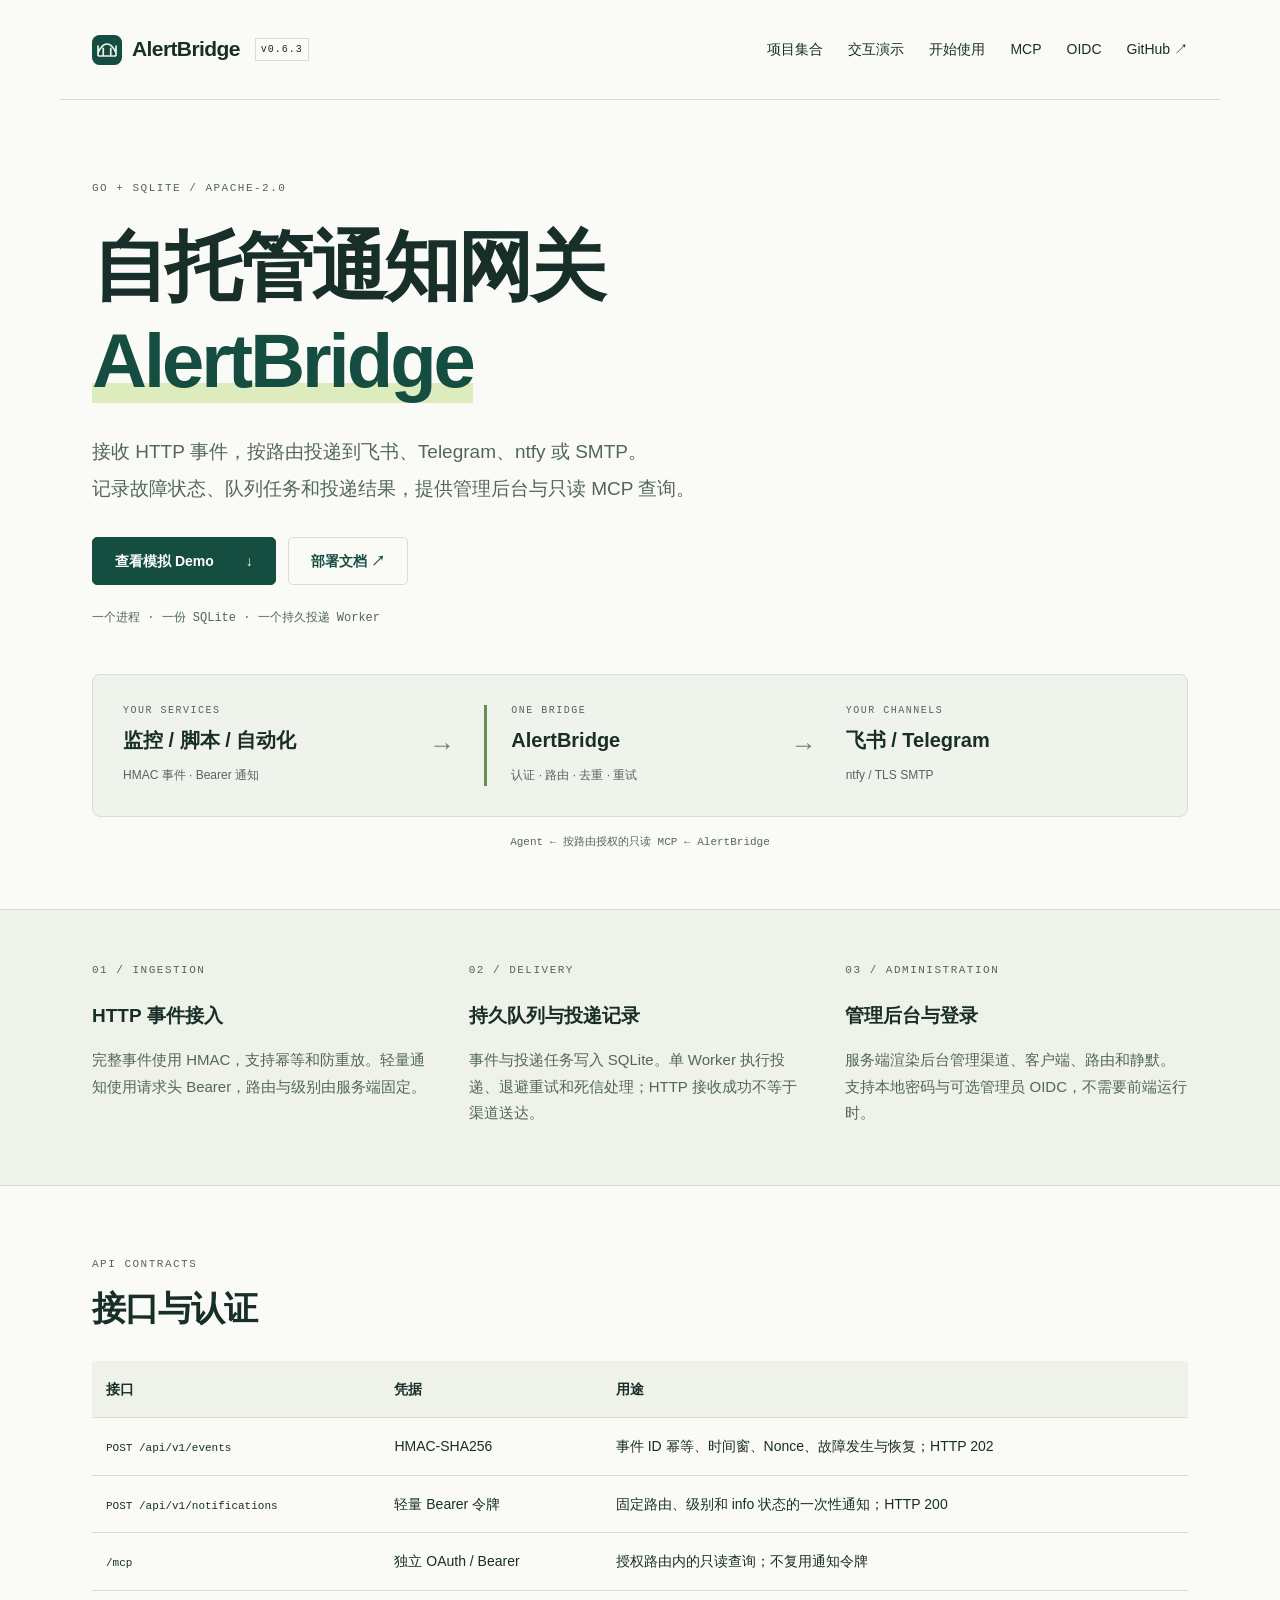
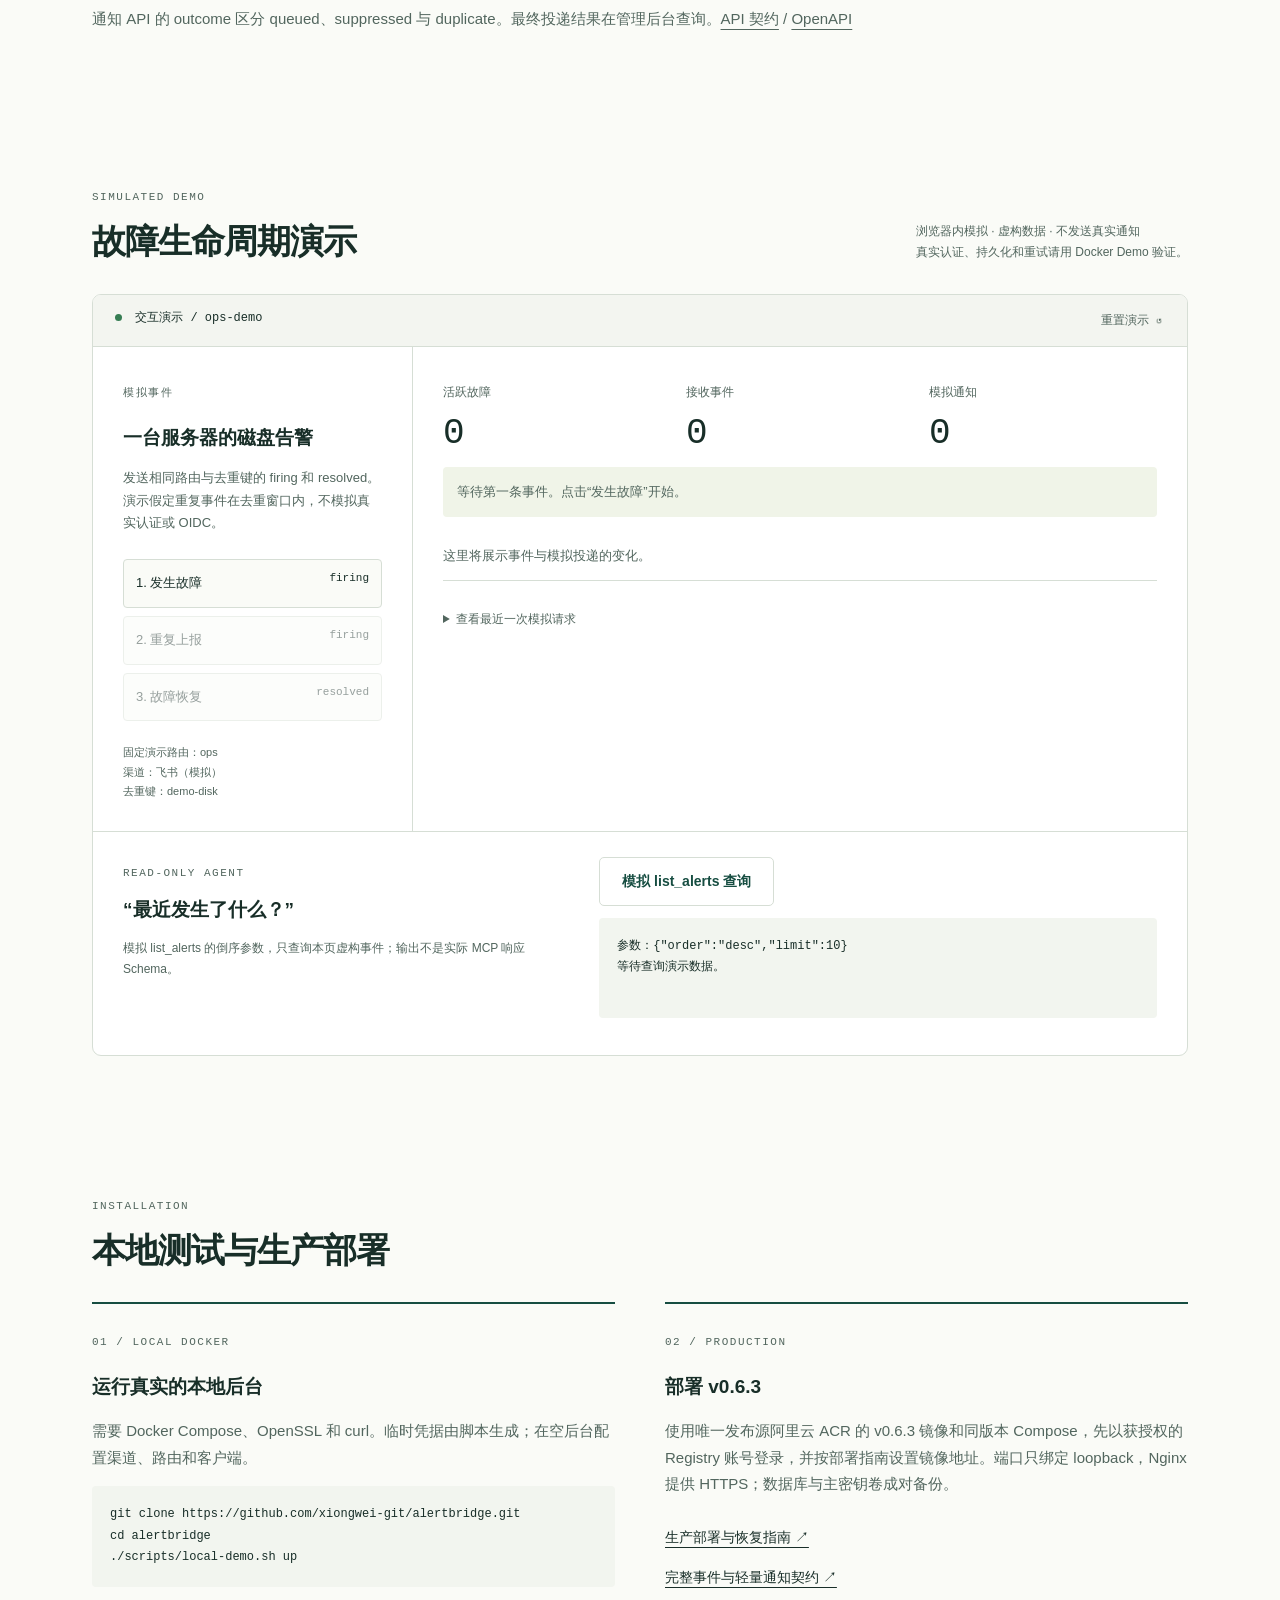
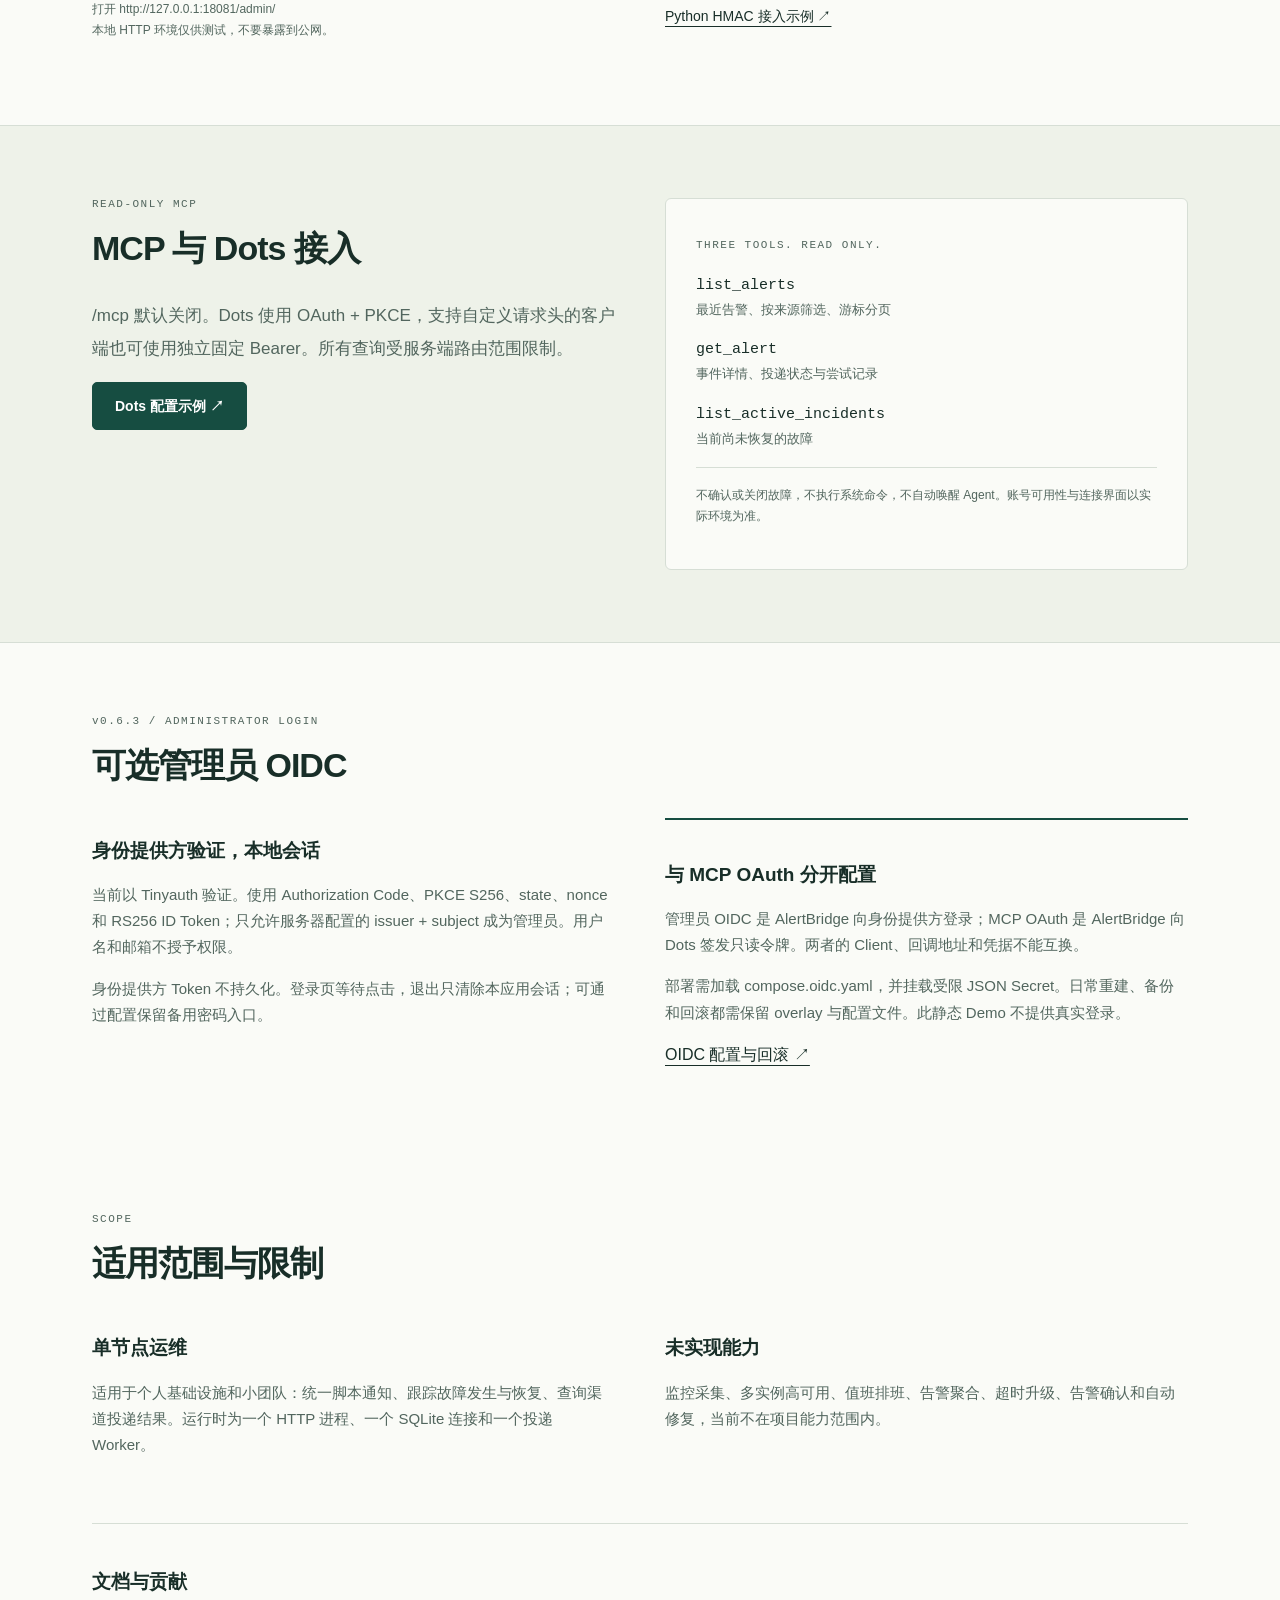
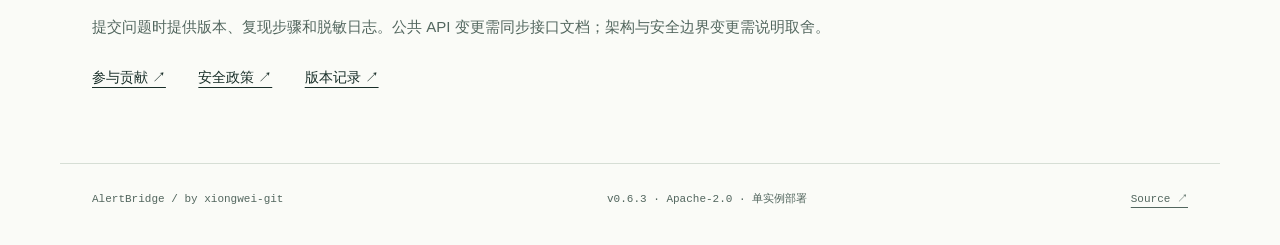
==== commit 1ddc47fe: "chore: align v0.6.3 release references" ====
--- a/site/index.html
+++ b/site/index.html
@@ -3,7 +3,7 @@
 <head>
 <meta charset="utf-8">
 <meta name="viewport" content="width=device-width,initial-scale=1">
-<meta name="description" content="AlertBridge v0.6.1：Go + SQLite 单实例通知网关，支持 HMAC 事件、持久投递、只读 MCP 与可选管理员 OIDC。">
+<meta name="description" content="AlertBridge v0.6.3：Go + SQLite 单实例通知网关，支持 HMAC 事件、持久投递、只读 MCP 与可选管理员 OIDC。">
 <title>AlertBridge — Go + SQLite 通知网关</title>
 <link rel="icon" href="mark.svg" type="image/svg+xml">
 <link rel="stylesheet" href="style.css?v=0.5.0-docs.1">
@@ -14,7 +14,7 @@
 <a class="skip" href="#main">跳到正文</a>
 <header class="wrap nav">
 <a class="brand" href="./">
-<img src="mark.svg" alt="" width="30" height="30">AlertBridge<span class="tag">v0.6.1</span>
+<img src="mark.svg" alt="" width="30" height="30">AlertBridge<span class="tag">v0.6.3</span>
 </a>
 <nav aria-label="主导航">
 <a href="../">项目集合</a>
@@ -173,8 +173,8 @@
 </article>
 <article class="guide">
 <span class="number">02 / PRODUCTION</span>
-<h3>部署 v0.6.1</h3>
-<p>使用唯一发布源阿里云 ACR 的 v0.6.1 镜像和同版本 Compose，先以获授权的 Registry 账号登录，并按部署指南设置镜像地址。端口只绑定 loopback，Nginx 提供 HTTPS；数据库与主密钥卷成对备份。</p>
+<h3>部署 v0.6.3</h3>
+<p>使用唯一发布源阿里云 ACR 的 v0.6.3 镜像和同版本 Compose，先以获授权的 Registry 账号登录，并按部署指南设置镜像地址。端口只绑定 loopback，Nginx 提供 HTTPS；数据库与主密钥卷成对备份。</p>
 <div class="link-list">
 <a href="https://github.com/xiongwei-git/alertbridge/blob/main/docs/deployment.md">生产部署与恢复指南 ↗</a>
 <a href="https://github.com/xiongwei-git/alertbridge/blob/main/docs/api.md">完整事件与轻量通知契约 ↗</a>
@@ -206,7 +206,7 @@
 </div>
 </section>
 <section class="wrap section" id="oidc">
-<div class="eyebrow">v0.6.1 / ADMINISTRATOR LOGIN</div>
+<div class="eyebrow">v0.6.3 / ADMINISTRATOR LOGIN</div>
 <h2>可选管理员 OIDC</h2>
 <div class="split">
 <div><h3>身份提供方验证，本地会话</h3>
@@ -242,7 +242,7 @@
 </main>
 <footer class="wrap footer">
 <span>AlertBridge / by xiongwei-git</span>
-<span>v0.6.1 · Apache-2.0 · 单实例部署</span>
+<span>v0.6.3 · Apache-2.0 · 单实例部署</span>
 <a href="https://github.com/xiongwei-git/alertbridge">Source ↗</a>
 </footer>
 </body>
